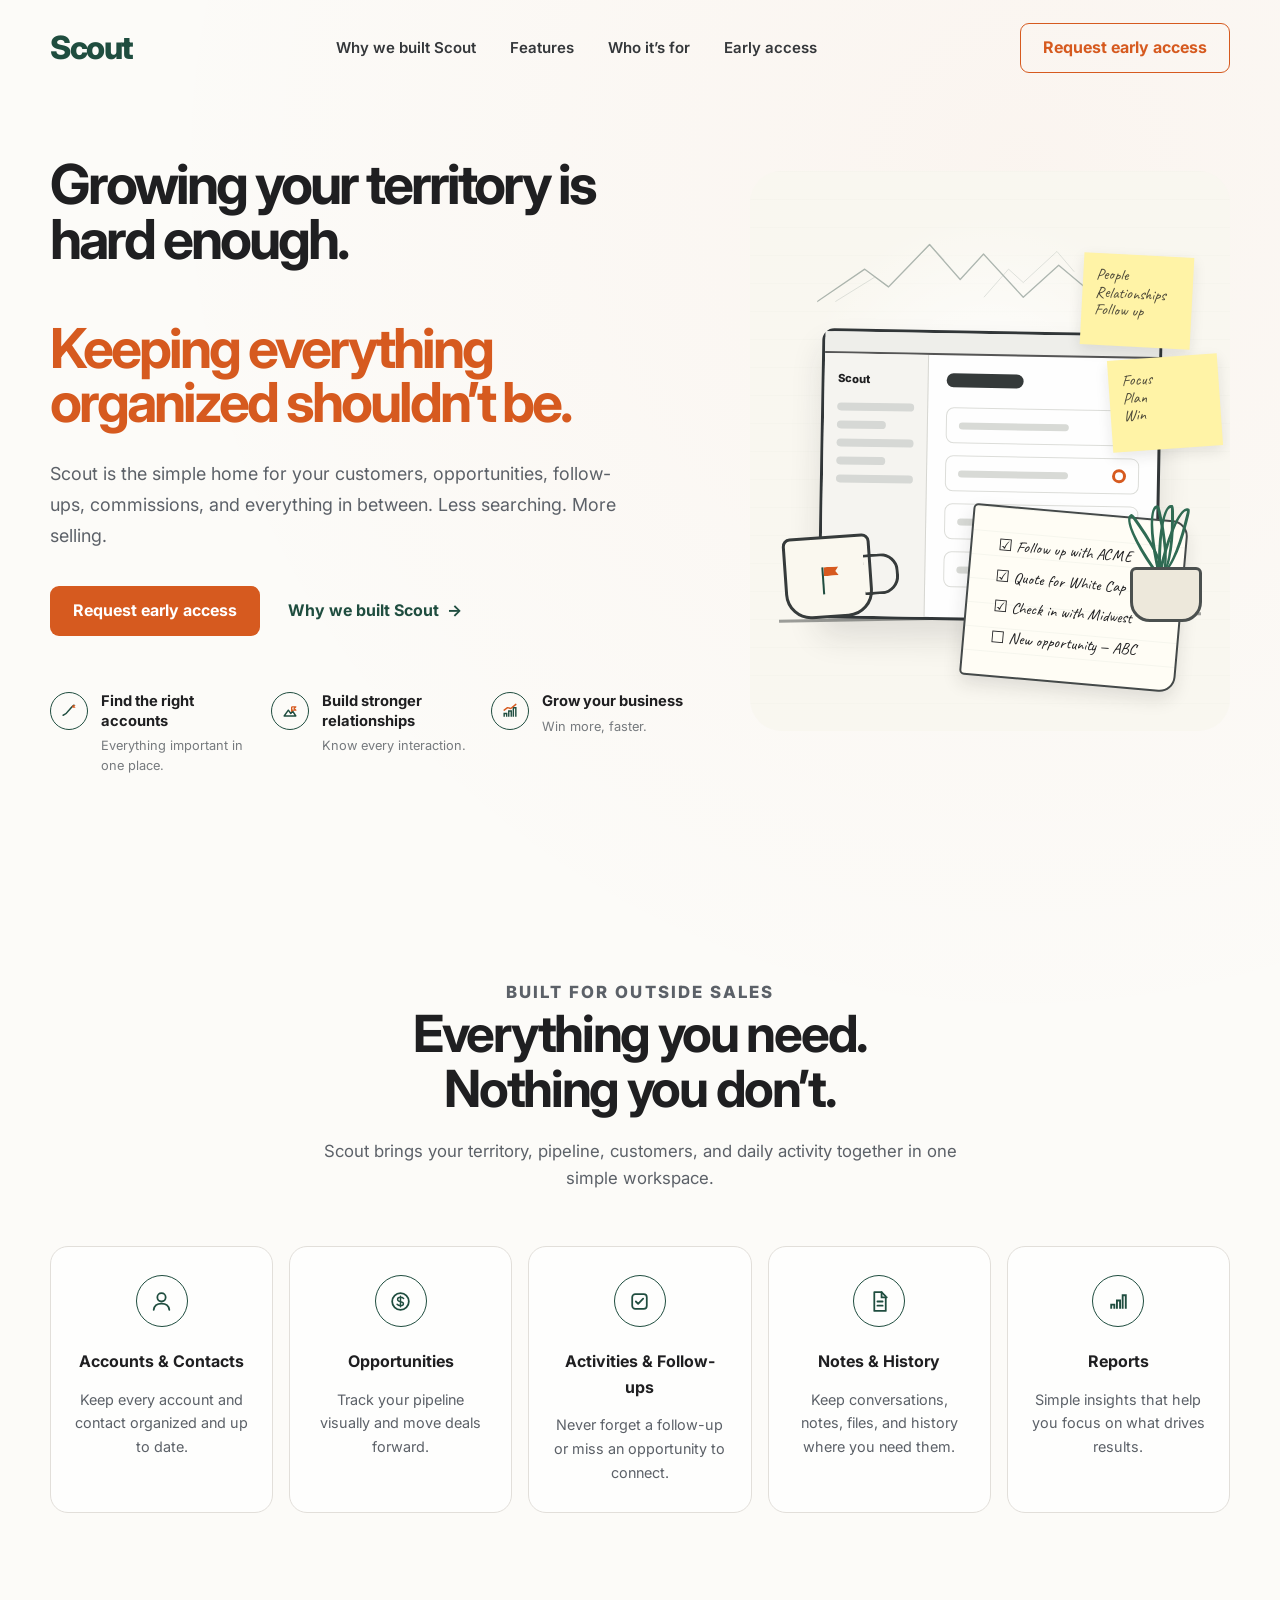
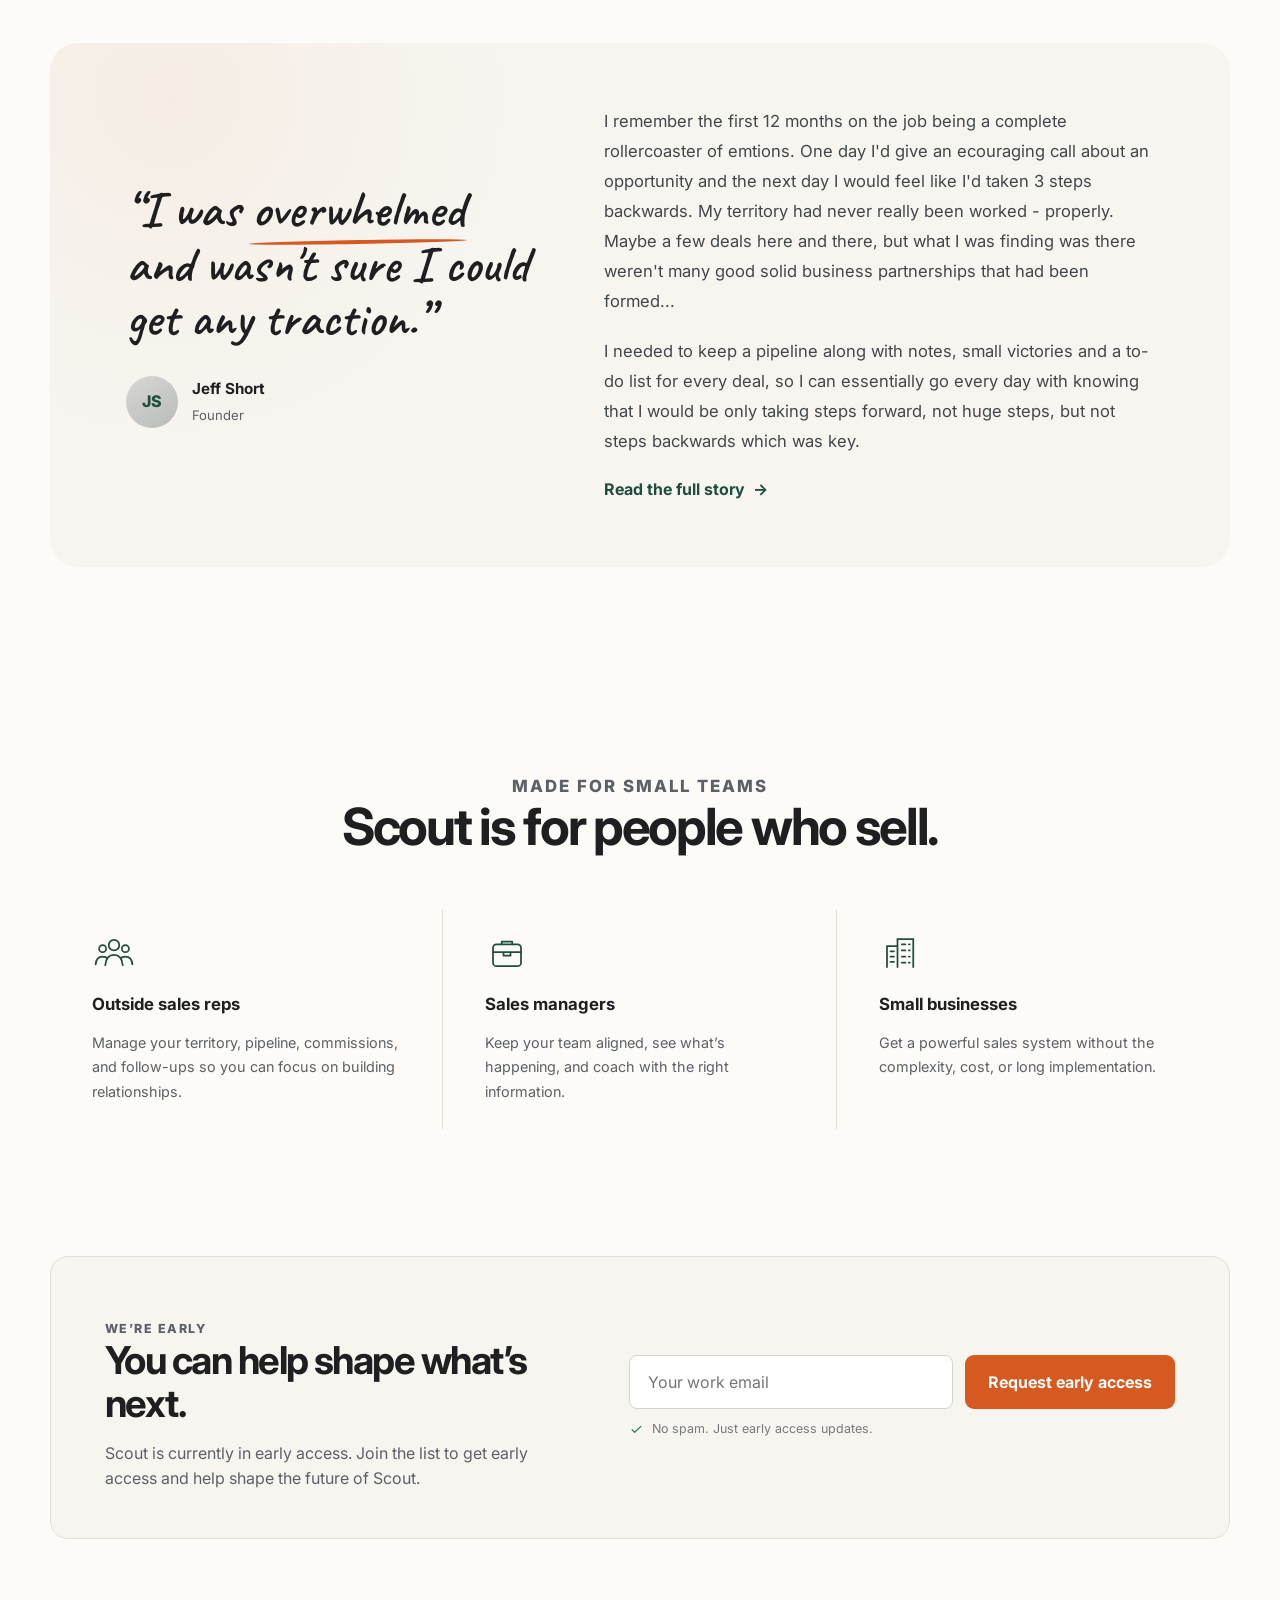
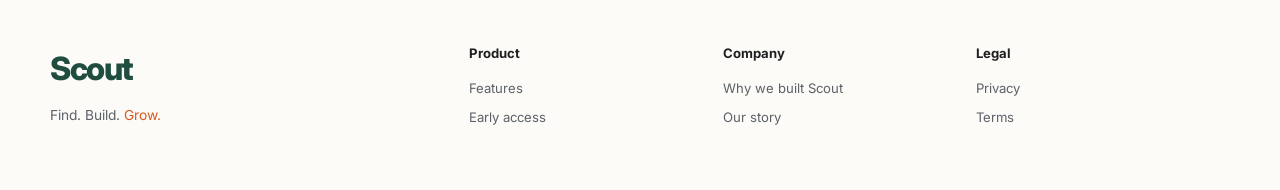
==== index.html @ ce8b4b7e "Update index.html" ====
<!DOCTYPE html>
<html lang="en">
<head>
  <meta charset="UTF-8" />
  <meta name="viewport" content="width=device-width, initial-scale=1.0" />

  <title>Scout — Find. Build. Grow.</title>

  <meta
    name="description"
    content="Scout helps outside sales reps organize customers, opportunities, follow-ups, commissions, and territory activity in one simple workspace."
  />

  <link rel="preconnect" href="https://fonts.googleapis.com" />
  <link rel="preconnect" href="https://fonts.gstatic.com" crossorigin />

  <link
    href="https://fonts.googleapis.com/css2?family=Caveat:wght@500;600;700&family=Inter:wght@400;500;600;700;800&display=swap"
    rel="stylesheet"
  />

  <style>
    :root {
      --scout-green: #1f4d3f;
      --pine-green: #2f6b53;
      --scout-orange: #d65a1f;
      --scout-orange-dark: #bd4814;

      --sand: #f7f5f0;
      --warm-white: #fcfbf8;
      --white: #ffffff;
      --stone: #e2dfda;

      --charcoal: #1f1f21;
      --graphite: #5c6168;
      --muted: #767a7e;

      --success: #2e7d5a;

      --radius-sm: 10px;
      --radius-md: 18px;
      --radius-lg: 28px;

      --shadow-soft:
        0 18px 50px rgba(31, 31, 33, 0.06),
        0 2px 10px rgba(31, 31, 33, 0.04);

      --container: 1180px;
    }

    * {
      box-sizing: border-box;
    }

    html {
      scroll-behavior: smooth;
    }

    body {
      margin: 0;
      background:
        radial-gradient(
          circle at 80% 5%,
          rgba(214, 90, 31, 0.04),
          transparent 26%
        ),
        var(--warm-white);
      color: var(--charcoal);
      font-family: "Inter", Arial, sans-serif;
      line-height: 1.6;
    }

    img {
      display: block;
      max-width: 100%;
    }

    a {
      color: inherit;
      text-decoration: none;
    }

    button,
    input {
      font: inherit;
    }

    .container {
      width: min(calc(100% - 40px), var(--container));
      margin: 0 auto;
    }

    .section {
      padding: 92px 0;
    }

    .eyebrow {
      margin: 0 0 12px;
      color: var(--scout-orange);
      font-size: 0.78rem;
      font-weight: 800;
      letter-spacing: 0.12em;
      text-transform: uppercase;
    }

    .section-heading {
      max-width: 720px;
      margin: 0 auto;
      text-align: center;
    }

    .section-heading h2 {
      margin: 0;
      font-size: clamp(2rem, 4vw, 3.35rem);
      line-height: 1.08;
      letter-spacing: -0.045em;
    }

    .section-heading p {
      max-width: 650px;
      margin: 22px auto 0;
      color: var(--graphite);
      font-size: 1.05rem;
    }

    .btn {
      display: inline-flex;
      min-height: 50px;
      align-items: center;
      justify-content: center;
      gap: 9px;
      padding: 0 22px;
      border: 1px solid transparent;
      border-radius: 9px;
      cursor: pointer;
      font-weight: 700;
      transition:
        transform 160ms ease,
        background-color 160ms ease,
        border-color 160ms ease,
        color 160ms ease;
    }

    .btn:hover {
      transform: translateY(-1px);
    }

    .btn-primary {
      background: var(--scout-orange);
      color: var(--white);
    }

    .btn-primary:hover {
      background: var(--scout-orange-dark);
    }

    .btn-secondary {
      border-color: var(--scout-orange);
      background: transparent;
      color: var(--scout-orange);
    }

    .btn-secondary:hover {
      background: rgba(214, 90, 31, 0.06);
    }

    .text-link {
      display: inline-flex;
      align-items: center;
      gap: 8px;
      color: var(--scout-green);
      font-weight: 700;
    }

    .text-link:hover {
      color: var(--scout-orange);
    }

    /* Header */

    .site-header {
      position: relative;
      z-index: 20;
      padding: 22px 0;
    }

    .header-inner {
      display: flex;
      align-items: center;
      justify-content: space-between;
      gap: 28px;
    }

    .logo {
      display: inline-flex;
      align-items: center;
      gap: 11px;
      font-size: 2rem;
      font-weight: 800;
      letter-spacing: -0.045em;
      color: var(--scout-green);
    }

    .logo-mark {
      position: relative;
      display: inline-flex;
      width: 44px;
      height: 44px;
      align-items: center;
      justify-content: center;
      border: 2px solid var(--scout-green);
      border-radius: 50%;
    }

    .logo-mark svg {
      width: 31px;
      height: 31px;
    }

    .main-nav {
      display: flex;
      align-items: center;
      gap: 34px;
      color: #34373a;
      font-size: 0.94rem;
      font-weight: 600;
    }

    .main-nav a {
      transition: color 150ms ease;
    }

    .main-nav a:hover {
      color: var(--scout-orange);
    }

    .mobile-menu-button {
      display: none;
      width: 44px;
      height: 44px;
      align-items: center;
      justify-content: center;
      border: 1px solid var(--stone);
      border-radius: 9px;
      background: var(--white);
      cursor: pointer;
    }

    /* Hero */

    .hero {
      padding: 62px 0 90px;
    }

    .hero-grid {
      display: grid;
      grid-template-columns: minmax(0, 1.4fr) minmax(480px, .6fr);
      align-items: center;
      gap: 58px;
    }

    .hero-copy h1 {
      max-width: 690px;
      margin: 0;
      font-size: clamp(2.5rem, 4.3vw, 4.25rem);
      line-height: 0.99;
      letter-spacing: -0.055em;
    }

    .hero-copy h1 span {
      display: block;
      color: var(--scout-orange);
    }

    .hero-copy > p {
      max-width: 590px;
      margin: 28px 0 0;
      color: var(--graphite);
      font-size: 1.12rem;
      line-height: 1.75;
    }

    .hero-actions {
      display: flex;
      align-items: center;
      gap: 28px;
      margin-top: 34px;
    }

    .hero-points {
      display: grid;
      grid-template-columns: repeat(3, 1fr);
      gap: 20px;
      margin-top: 56px;
    }

    .hero-point {
      display: grid;
      grid-template-columns: 39px 1fr;
      gap: 12px;
      align-items: start;
    }

    .hero-point-icon {
      display: inline-flex;
      width: 38px;
      height: 38px;
      align-items: center;
      justify-content: center;
      border: 1.5px solid var(--scout-green);
      border-radius: 50%;
      color: var(--scout-green);
    }

    .hero-point h3 {
      margin: 0;
      font-size: 0.92rem;
      line-height: 1.35;
    }

    .hero-point p {
      margin: 5px 0 0;
      color: var(--muted);
      font-size: 0.8rem;
      line-height: 1.5;
    }

    .hero-visual {
      position: relative;
      min-height: 590px;
    }

    .sketch-card {
      position: relative;
      overflow: hidden;
      min-height: 560px;
      border-radius: 32px;
      background:
        linear-gradient(rgba(255, 255, 255, 0.2), rgba(255, 255, 255, 0.2)),
        repeating-linear-gradient(
          0deg,
          transparent 0,
          transparent 27px,
          rgba(31, 77, 63, 0.035) 28px
        ),
        #f8f5ec;
    }

    .sketch-card::before {
      position: absolute;
      inset: 0;
      background:
        radial-gradient(
          circle at 50% 42%,
          rgba(255, 255, 255, 0.92),
          transparent 48%
        );
      content: "";
    }

    .mountain-lines {
      position: absolute;
      top: 42px;
      left: 50%;
      width: 72%;
      transform: translateX(-50%);
      opacity: 0.38;
    }

    .monitor {
      position: absolute;
      top: 160px;
      left: 50%;
      z-index: 2;
      width: 58%;
      min-width: 340px;
      transform: translateX(-50%) rotate(1deg);
      border: 3px solid #313638;
      border-radius: 12px;
      background: #fefefe;
      box-shadow: 0 18px 32px rgba(31, 31, 33, 0.12);
    }

    .monitor-top {
      height: 22px;
      border-bottom: 2px solid #555;
      background: #eeeeea;
    }

    .monitor-screen {
      display: grid;
      grid-template-columns: 31% 1fr;
      min-height: 220px;
    }

    .monitor-sidebar {
      border-right: 1px solid #d6d6d1;
      padding: 17px 13px;
      background: #f5f4f0;
    }

    .screen-logo {
      margin-bottom: 14px;
      font-size: 0.7rem;
      font-weight: 800;
    }

    .screen-line {
      height: 8px;
      margin: 10px 0;
      border-radius: 20px;
      background: #d6d8d5;
    }

    .screen-line.short {
      width: 64%;
    }

    .monitor-content {
      padding: 18px;
    }

    .monitor-title {
      width: 40%;
      height: 14px;
      margin-bottom: 20px;
      border-radius: 12px;
      background: #353a3a;
    }

    .mini-card {
      display: grid;
      grid-template-columns: 1fr 46px;
      align-items: center;
      gap: 12px;
      margin-bottom: 12px;
      padding: 10px 12px;
      border: 1px solid #dcddd9;
      border-radius: 8px;
    }

    .mini-card-line {
      height: 7px;
      border-radius: 12px;
      background: #d8dad6;
    }

    .mini-card-dot {
      width: 14px;
      height: 14px;
      justify-self: end;
      border: 3px solid var(--scout-orange);
      border-radius: 50%;
    }

    .desk-line {
      position: absolute;
      right: 6%;
      bottom: 112px;
      left: 6%;
      height: 3px;
      background: rgba(42, 47, 47, 0.45);
      transform: rotate(-1deg);
    }

    .notebook {
      position: absolute;
      right: 10%;
      bottom: 47px;
      z-index: 3;
      width: 45%;
      min-height: 160px;
      padding: 26px 26px 20px;
      border: 2px solid #444949;
      border-radius: 5px 16px 16px 5px;
      background:
        repeating-linear-gradient(
          0deg,
          transparent 0,
          transparent 23px,
          rgba(39, 79, 62, 0.09) 24px
        ),
        #fffdf5;
      transform: rotate(5deg);
      box-shadow: 0 8px 18px rgba(31, 31, 33, 0.12);
      font-family: "Caveat", cursive;
    }

    .notebook p {
      margin: 0 0 5px;
      font-size: 1rem;
    }

    .coffee {
      position: absolute;
      bottom: 113px;
      left: 7%;
      z-index: 4;
      width: 88px;
      height: 82px;
      border: 3px solid #363b3b;
      border-radius: 8px 8px 26px 26px;
      background: #faf8ef;
      transform: rotate(-4deg);
    }

    .coffee::after {
      position: absolute;
      top: 18px;
      right: -30px;
      width: 32px;
      height: 35px;
      border: 3px solid #363b3b;
      border-left: 0;
      border-radius: 0 18px 18px 0;
      content: "";
    }

    .coffee-flag {
      position: absolute;
      top: 28px;
      left: 35px;
      width: 20px;
      height: 27px;
      border-left: 2px solid var(--scout-green);
    }

    .coffee-flag::before {
      position: absolute;
      top: 0;
      left: 0;
      width: 15px;
      height: 9px;
      background: var(--scout-orange);
      content: "";
      clip-path: polygon(0 0, 100% 0, 78% 50%, 100% 100%, 0 100%);
    }

    .plant {
      position: absolute;
      right: 3%;
      bottom: 109px;
      z-index: 4;
      width: 106px;
      height: 120px;
    }

    .plant-pot {
      position: absolute;
      right: 14px;
      bottom: 0;
      width: 72px;
      height: 55px;
      border: 3px solid #4b504f;
      border-radius: 6px 6px 20px 20px;
      background: #ede8db;
    }

    .leaf {
      position: absolute;
      bottom: 47px;
      left: 48px;
      width: 16px;
      height: 70px;
      border: 3px solid var(--pine-green);
      border-radius: 80% 10% 80% 10%;
      transform-origin: bottom;
    }

    .leaf:nth-child(2) {
      transform: rotate(-35deg);
    }

    .leaf:nth-child(3) {
      transform: rotate(-12deg);
    }

    .leaf:nth-child(4) {
      transform: rotate(14deg);
    }

    .leaf:nth-child(5) {
      transform: rotate(39deg);
    }

    .sticky-note {
      position: absolute;
      z-index: 6;
      width: 110px;
      min-height: 92px;
      padding: 13px;
      background: #fff3a6;
      box-shadow: 0 5px 14px rgba(31, 31, 33, 0.1);
      color: #4e4a39;
      font-family: "Caveat", cursive;
      font-size: 1rem;
      line-height: 1.1;
    }

    .sticky-one {
      top: 84px;
      right: 8%;
      transform: rotate(3deg);
    }

    .sticky-two {
      top: 186px;
      right: 2%;
      transform: rotate(-4deg);
    }

    /* Features */

    .features-grid {
      display: grid;
      grid-template-columns: repeat(5, 1fr);
      gap: 16px;
      margin-top: 54px;
    }

    .feature-card {
      min-height: 245px;
      padding: 28px 22px;
      border: 1px solid var(--stone);
      border-radius: var(--radius-md);
      background: rgba(255, 255, 255, 0.7);
      text-align: center;
      transition:
        transform 170ms ease,
        border-color 170ms ease,
        background-color 170ms ease;
    }

    .feature-card:hover {
      border-color: rgba(214, 90, 31, 0.35);
      background: var(--white);
      transform: translateY(-4px);
    }

    .feature-icon {
      display: inline-flex;
      width: 52px;
      height: 52px;
      align-items: center;
      justify-content: center;
      margin-bottom: 22px;
      border: 1.5px solid var(--scout-green);
      border-radius: 50%;
      color: var(--scout-green);
    }

    .feature-card h3 {
      margin: 0;
      font-size: 1rem;
    }

    .feature-card p {
      margin: 13px 0 0;
      color: var(--graphite);
      font-size: 0.9rem;
      line-height: 1.65;
    }

    /* Founder */

    .founder-section {
      padding-top: 38px;
    }

    .founder-card {
      display: grid;
      grid-template-columns: 0.85fr 1.15fr;
      gap: 72px;
      align-items: center;
      padding: 64px 76px;
      border-radius: var(--radius-lg);
      background:
        radial-gradient(
          circle at 10% 10%,
          rgba(214, 90, 31, 0.05),
          transparent 30%
        ),
        var(--sand);
    }

    .founder-quote {
      position: relative;
    }

    .founder-quote blockquote {
      margin: 0;
      font-family: "Caveat", cursive;
      font-size: clamp(2.1rem, 4vw, 3.5rem);
      font-weight: 600;
      line-height: 1.07;
    }

    .hand-underline {
      position: relative;
      display: inline-block;
    }

    .hand-underline::after {
      position: absolute;
      right: -3px;
      bottom: -7px;
      left: -3px;
      height: 4px;
      border-radius: 50%;
      background: var(--scout-orange);
      content: "";
      transform: rotate(-1deg);
    }

    .founder-info {
      display: flex;
      align-items: center;
      gap: 14px;
      margin-top: 30px;
    }

    .founder-photo {
      display: inline-flex;
      width: 52px;
      height: 52px;
      align-items: center;
      justify-content: center;
      overflow: hidden;
      border-radius: 50%;
      background: linear-gradient(145deg, #d8d8d5, #b8bbb8);
      color: var(--scout-green);
      font-weight: 800;
    }

    .founder-info strong {
      display: block;
      font-size: 0.95rem;
    }

    .founder-info span {
      color: var(--graphite);
      font-size: 0.82rem;
    }

    .founder-story p {
      margin: 0 0 20px;
      color: #42474a;
      font-size: 1.04rem;
      line-height: 1.8;
    }

    /* Audience */

    .audience-grid {
      display: grid;
      grid-template-columns: repeat(3, 1fr);
      gap: 0;
      margin-top: 54px;
    }

    .audience-item {
      min-height: 220px;
      padding: 22px 42px;
      border-right: 1px solid var(--stone);
    }

    .audience-item:last-child {
      border-right: 0;
    }

    .audience-icon {
      display: inline-flex;
      width: 44px;
      height: 44px;
      align-items: center;
      justify-content: center;
      margin-bottom: 16px;
      color: var(--scout-green);
    }

    .audience-item h3 {
      margin: 0;
      font-size: 1.05rem;
    }

    .audience-item p {
      margin: 13px 0 0;
      color: var(--graphite);
      font-size: 0.9rem;
      line-height: 1.7;
    }

    /* CTA */

    .cta-section {
      padding-top: 35px;
      padding-bottom: 62px;
    }

    .cta-card {
      display: grid;
      grid-template-columns: 1fr 1.15fr;
      gap: 50px;
      align-items: center;
      padding: 46px 54px;
      border: 1px solid var(--stone);
      border-radius: var(--radius-md);
      background: var(--sand);
    }

    .cta-copy h2 {
      max-width: 450px;
      margin: 0;
      font-size: clamp(1.7rem, 3vw, 2.7rem);
      line-height: 1.12;
      letter-spacing: -0.04em;
    }

    .cta-copy p {
      max-width: 510px;
      margin: 16px 0 0;
      color: var(--graphite);
    }

    .early-access-form {
      display: grid;
      grid-template-columns: 1fr auto;
      gap: 12px;
    }

    .early-access-form input {
      width: 100%;
      min-height: 54px;
      padding: 0 18px;
      border: 1px solid #d6d4cf;
      border-radius: 8px;
      background: var(--white);
      outline: none;
    }

    .early-access-form input:focus {
      border-color: var(--scout-orange);
      box-shadow: 0 0 0 3px rgba(214, 90, 31, 0.11);
    }

    .form-note {
      display: flex;
      align-items: center;
      gap: 8px;
      margin-top: 10px;
      color: var(--muted);
      font-size: 0.78rem;
    }

    .form-note svg {
      color: var(--success);
    }

    /* Footer */

    .site-footer {
      padding: 42px 0 54px;
    }

    .footer-grid {
      display: grid;
      grid-template-columns: 1.8fr repeat(3, 1fr) auto;
      gap: 46px;
      align-items: start;
    }

    .footer-brand p {
      margin: 10px 0 0;
      color: var(--graphite);
      font-size: 0.86rem;
    }

    .footer-brand p span {
      color: var(--scout-orange);
    }

    .footer-column h3 {
      margin: 0 0 14px;
      font-size: 0.82rem;
    }

    .footer-column a {
      display: block;
      margin: 8px 0;
      color: var(--graphite);
      font-size: 0.82rem;
    }

    .footer-column a:hover {
      color: var(--scout-orange);
    }

    .social-links {
      display: flex;
      gap: 14px;
      align-items: center;
      padding-top: 6px;
    }

    .social-link {
      display: inline-flex;
      width: 38px;
      height: 38px;
      align-items: center;
      justify-content: center;
      border: 1px solid var(--stone);
      border-radius: 50%;
      background: var(--white);
    }

    .social-link:hover {
      border-color: var(--scout-orange);
      color: var(--scout-orange);
    }

    /* Mobile nav */

    .mobile-nav {
      display: none;
      padding: 10px 0 20px;
    }

    .mobile-nav.open {
      display: grid;
      gap: 7px;
    }

    .mobile-nav a {
      padding: 12px 0;
      border-bottom: 1px solid var(--stone);
      font-weight: 600;
    }

    /* Responsive */

    @media (max-width: 1020px) {
      .main-nav {
        display: none;
      }

      .header-inner > .btn {
        display: none;
      }

      .mobile-menu-button {
        display: inline-flex;
      }

      .hero-grid {
        grid-template-columns: 1fr;
      }

      .hero-copy {
        text-align: center;
      }

      .hero-copy h1,
      .hero-copy > p {
        margin-right: auto;
        margin-left: auto;
      }

      .hero-actions {
        justify-content: center;
      }

      .hero-point {
        text-align: left;
      }

      .hero-visual {
        min-height: 570px;
      }

      .features-grid {
        grid-template-columns: repeat(3, 1fr);
      }

      .founder-card {
        gap: 44px;
        padding: 54px 42px;
      }

      .footer-grid {
        grid-template-columns: 1.5fr repeat(3, 1fr);
      }

      .social-links {
        grid-column: 1 / -1;
      }
    }

    @media (max-width: 760px) {
      .container {
        width: min(calc(100% - 28px), var(--container));
      }

      .section {
        padding: 70px 0;
      }

      .hero {
        padding-top: 38px;
      }

      .hero-copy h1 {
        font-size: clamp(2.65rem, 12vw, 4.5rem);
      }

      .hero-actions {
        flex-direction: column;
        gap: 18px;
      }

      .hero-actions .btn {
        width: 100%;
      }

      .hero-points {
        grid-template-columns: 1fr;
      }

      .hero-visual {
        min-height: 480px;
      }

      .sketch-card {
        min-height: 470px;
      }

      .monitor {
        top: 135px;
        width: 72%;
        min-width: 0;
      }

      .monitor-screen {
        min-height: 185px;
      }

      .sticky-note {
        width: 84px;
        min-height: 72px;
        padding: 9px;
        font-size: 0.82rem;
      }

      .sticky-one {
        top: 60px;
        right: 4%;
      }

      .sticky-two {
        top: 143px;
        right: 0;
      }

      .notebook {
        right: 4%;
        bottom: 45px;
        width: 54%;
        min-height: 126px;
        padding: 18px;
      }

      .coffee {
        bottom: 86px;
        left: 4%;
        transform: scale(0.78) rotate(-4deg);
      }

      .plant {
        display: none;
      }

      .features-grid {
        grid-template-columns: 1fr;
      }

      .feature-card {
        min-height: 0;
      }

      .founder-card {
        grid-template-columns: 1fr;
        padding: 40px 26px;
      }

      .audience-grid {
        grid-template-columns: 1fr;
      }

      .audience-item {
        min-height: 0;
        padding: 28px 12px;
        border-right: 0;
        border-bottom: 1px solid var(--stone);
      }

      .audience-item:last-child {
        border-bottom: 0;
      }

      .cta-card {
        grid-template-columns: 1fr;
        padding: 34px 24px;
      }

      .early-access-form {
        grid-template-columns: 1fr;
      }

      .early-access-form .btn {
        width: 100%;
      }

      .footer-grid {
        grid-template-columns: repeat(2, 1fr);
      }

      .footer-brand {
        grid-column: 1 / -1;
      }
    }

    @media (max-width: 480px) {
      .logo {
        font-size: 1.65rem;
      }

      .logo-mark {
        width: 39px;
        height: 39px;
      }

      .footer-grid {
        grid-template-columns: 1fr;
      }

      .social-links {
        grid-column: auto;
      }
    }
  </style>
</head>

<body>
  <header class="site-header">
    <div class="container">
      <div class="header-inner">
        <a class="logo" href="#top" aria-label="Scout homepage">
          Scout
        </a>

        <nav class="main-nav" aria-label="Primary navigation">
          <a href="#story">Why we built Scout</a>
          <a href="#features">Features</a>
          <a href="#audience">Who it’s for</a>
          <a href="#early-access">Early access</a>
        </nav>

        <a class="btn btn-secondary" href="#early-access">
          Request early access
        </a>

        <button
          class="mobile-menu-button"
          id="mobileMenuButton"
          type="button"
          aria-label="Open navigation"
          aria-expanded="false"
        >
          <svg
            width="22"
            height="22"
            viewBox="0 0 24 24"
            fill="none"
            aria-hidden="true"
          >
            <path
              d="M4 7h16M4 12h16M4 17h16"
              stroke="currentColor"
              stroke-width="2"
              stroke-linecap="round"
            />
          </svg>
        </button>
      </div>

      <nav class="mobile-nav" id="mobileNav" aria-label="Mobile navigation">
        <a href="#story">Why we built Scout</a>
        <a href="#features">Features</a>
        <a href="#audience">Who it’s for</a>
        <a href="#early-access">Early access</a>
      </nav>
    </div>
  </header>

  <main id="top">
    <section class="hero">
      <div class="container">
        <div class="hero-grid">
          <div class="hero-copy">
            <h1>
              Growing your territory is hard enough.<br><br>
              <span>Keeping everything organized shouldn’t be.</span>
            </h1>

            <p>
              Scout is the simple home for your customers, opportunities,
              follow-ups, commissions, and everything in between. Less
              searching. More selling.
            </p>

            <div class="hero-actions">
              <a class="btn btn-primary" href="#early-access">
                Request early access
              </a>

              <a class="text-link" href="#story">
                Why we built Scout
                <span aria-hidden="true">→</span>
              </a>
            </div>

            <div class="hero-points">
              <article class="hero-point">
                <span class="hero-point-icon">
                  <svg
                    width="20"
                    height="20"
                    viewBox="0 0 24 24"
                    fill="none"
                    aria-hidden="true"
                  >
                    <path
                      d="M5 17c3-1 5-3 7-6 2-2 3-4 6-6"
                      stroke="currentColor"
                      stroke-width="1.8"
                      stroke-linecap="round"
                    />
                    <path
                      d="M16 5h4l-1.5 1.5L20 8h-4z"
                      fill="#d65a1f"
                    />
                  </svg>
                </span>

                <div>
                  <h3>Find the right accounts</h3>
                  <p>Everything important in one place.</p>
                </div>
              </article>

              <article class="hero-point">
                <span class="hero-point-icon">
                  <svg
                    width="20"
                    height="20"
                    viewBox="0 0 24 24"
                    fill="none"
                    aria-hidden="true"
                  >
                    <path
                      d="M5 18l5-7 3 4 2-3 4 6H5z"
                      stroke="currentColor"
                      stroke-width="1.7"
                      stroke-linejoin="round"
                    />
                    <path
                      d="M14 7v6M14 7h5l-2 2 2 2h-5"
                      stroke="#d65a1f"
                      stroke-width="1.6"
                      stroke-linejoin="round"
                    />
                  </svg>
                </span>

                <div>
                  <h3>Build stronger relationships</h3>
                  <p>Know every interaction.</p>
                </div>
              </article>

              <article class="hero-point">
                <span class="hero-point-icon">
                  <svg
                    width="20"
                    height="20"
                    viewBox="0 0 24 24"
                    fill="none"
                    aria-hidden="true"
                  >
                    <path
                      d="M5 19v-4h3v4M10.5 19v-7h3v7M16 19V8h3v11"
                      stroke="currentColor"
                      stroke-width="1.7"
                    />
                    <path
                      d="M5 11l4-3 4 1 6-5"
                      stroke="#d65a1f"
                      stroke-width="1.7"
                      stroke-linecap="round"
                      stroke-linejoin="round"
                    />
                  </svg>
                </span>

                <div>
                  <h3>Grow your business</h3>
                  <p>Win more, faster.</p>
                </div>
              </article>
            </div>
          </div>

          <div class="hero-visual" aria-label="Illustration of Scout workspace">
            <div class="sketch-card">
              <svg
                class="mountain-lines"
                viewBox="0 0 800 240"
                fill="none"
                aria-hidden="true"
              >
                <path
                  d="M0 205L110 130l55 41 95-98 71 81 54-59 92 100 82-74 100 84"
                  stroke="#314b43"
                  stroke-width="3"
                  stroke-linecap="round"
                  stroke-linejoin="round"
                />
                <path
                  d="M42 205l92-57 32 24 95-99 33 36"
                  stroke="#314b43"
                  stroke-width="1.4"
                  opacity=".6"
                />
                <path
                  d="M386 195l57-65 34 31 78-72 40 47"
                  stroke="#314b43"
                  stroke-width="1.4"
                  opacity=".6"
                />
              </svg>

              <div class="sticky-note sticky-one">
                People<br />
                Relationships<br />
                Follow up
              </div>

              <div class="sticky-note sticky-two">
                Focus<br />
                Plan<br />
                Win
              </div>

              <div class="monitor">
                <div class="monitor-top"></div>

                <div class="monitor-screen">
                  <div class="monitor-sidebar">
                    <div class="screen-logo">Scout</div>
                    <div class="screen-line"></div>
                    <div class="screen-line short"></div>
                    <div class="screen-line"></div>
                    <div class="screen-line short"></div>
                    <div class="screen-line"></div>
                  </div>

                  <div class="monitor-content">
                    <div class="monitor-title"></div>

                    <div class="mini-card">
                      <div class="mini-card-line"></div>
                      <div class="mini-card-dot"></div>
                    </div>

                    <div class="mini-card">
                      <div class="mini-card-line"></div>
                      <div class="mini-card-dot"></div>
                    </div>

                    <div class="mini-card">
                      <div class="mini-card-line"></div>
                      <div class="mini-card-dot"></div>
                    </div>

                    <div class="mini-card">
                      <div class="mini-card-line"></div>
                      <div class="mini-card-dot"></div>
                    </div>
                  </div>
                </div>
              </div>

              <div class="desk-line"></div>

              <div class="coffee">
                <span class="coffee-flag"></span>
              </div>

              <div class="notebook">
                <p>☑ Follow up with ACME</p>
                <p>☑ Quote for White Cap</p>
                <p>☑ Check in with Midwest</p>
                <p>☐ New opportunity — ABC</p>
              </div>

              <div class="plant">
                <span class="leaf"></span>
                <span class="leaf"></span>
                <span class="leaf"></span>
                <span class="leaf"></span>
                <span class="plant-pot"></span>
              </div>
            </div>
          </div>
        </div>
      </div>
    </section>

    <section class="section" id="features">
      <div class="container">
        <div class="section-heading">
          <p class="eyebrow">Built for outside sales</p>

          <h2>
            Everything you need.<br />
            Nothing you don’t.
          </h2>

          <p>
            Scout brings your territory, pipeline, customers, and daily activity
            together in one simple workspace.
          </p>
        </div>

        <div class="features-grid">
          <article class="feature-card">
            <span class="feature-icon">
              <svg
                width="25"
                height="25"
                viewBox="0 0 24 24"
                fill="none"
                aria-hidden="true"
              >
                <circle
                  cx="12"
                  cy="8"
                  r="4"
                  stroke="currentColor"
                  stroke-width="1.7"
                />
                <path
                  d="M4.5 20c.5-4 3-6 7.5-6s7 2 7.5 6"
                  stroke="currentColor"
                  stroke-width="1.7"
                  stroke-linecap="round"
                />
              </svg>
            </span>

            <h3>Accounts &amp; Contacts</h3>

            <p>
              Keep every account and contact organized and up to date.
            </p>
          </article>

          <article class="feature-card">
            <span class="feature-icon">
              <svg
                width="25"
                height="25"
                viewBox="0 0 24 24"
                fill="none"
                aria-hidden="true"
              >
                <circle
                  cx="12"
                  cy="12"
                  r="8"
                  stroke="currentColor"
                  stroke-width="1.7"
                />
                <path
                  d="M12 7v10M15 9.2c-.7-.7-1.7-1.2-3-1.2-1.6 0-2.8.8-2.8 2 0 3 5.6 1.4 5.6 4.1 0 1.1-1.1 1.9-2.8 1.9-1.4 0-2.6-.5-3.3-1.3"
                  stroke="currentColor"
                  stroke-width="1.4"
                  stroke-linecap="round"
                />
              </svg>
            </span>

            <h3>Opportunities</h3>

            <p>
              Track your pipeline visually and move deals forward.
            </p>
          </article>

          <article class="feature-card">
            <span class="feature-icon">
              <svg
                width="25"
                height="25"
                viewBox="0 0 24 24"
                fill="none"
                aria-hidden="true"
              >
                <rect
                  x="5"
                  y="5"
                  width="14"
                  height="14"
                  rx="3"
                  stroke="currentColor"
                  stroke-width="1.7"
                />
                <path
                  d="M8.5 12l2.2 2.2 4.8-5"
                  stroke="currentColor"
                  stroke-width="1.7"
                  stroke-linecap="round"
                  stroke-linejoin="round"
                />
              </svg>
            </span>

            <h3>Activities &amp; Follow-ups</h3>

            <p>
              Never forget a follow-up or miss an opportunity to connect.
            </p>
          </article>

          <article class="feature-card">
            <span class="feature-icon">
              <svg
                width="25"
                height="25"
                viewBox="0 0 24 24"
                fill="none"
                aria-hidden="true"
              >
                <path
                  d="M7 3h7l4 4v14H7z"
                  stroke="currentColor"
                  stroke-width="1.7"
                  stroke-linejoin="round"
                />
                <path
                  d="M14 3v5h5M10 12h5M10 16h5"
                  stroke="currentColor"
                  stroke-width="1.7"
                  stroke-linecap="round"
                />
              </svg>
            </span>

            <h3>Notes &amp; History</h3>

            <p>
              Keep conversations, notes, files, and history where you need them.
            </p>
          </article>

          <article class="feature-card">
            <span class="feature-icon">
              <svg
                width="25"
                height="25"
                viewBox="0 0 24 24"
                fill="none"
                aria-hidden="true"
              >
                <path
                  d="M5 19v-4h3v4M10.5 19v-8h3v8M16 19V6h3v13"
                  stroke="currentColor"
                  stroke-width="1.8"
                />
              </svg>
            </span>

            <h3>Reports</h3>

            <p>
              Simple insights that help you focus on what drives results.
            </p>
          </article>
        </div>
      </div>
    </section>

    <section class="section founder-section" id="story">
      <div class="container">
        <div class="founder-card">
          <div class="founder-quote">
            <blockquote>
              “I was <span class="hand-underline">overwhelmed</span> and wasn't sure I could get any traction.”
             
            </blockquote>

            <div class="founder-info">
              <div class="founder-photo">JS</div>

              <div>
                <strong>Jeff Short</strong>
                <span>Founder</span>
              </div>
            </div>
          </div>

          <div class="founder-story">
            <p>
              I remember the first 12 months on the job being a complete rollercoaster of emtions. One day I'd give an ecouraging call about an opportunity and the next day I would feel like I'd taken 3 steps backwards. 
              My territory had never really been worked - properly. Maybe a few deals here and there, but what I was finding was there weren't many good solid business partnerships that had been formed...
            </p>

            <p>
              I needed to keep a pipeline along with notes, small victories and a to-do list for every deal, so I can essentially go every day with knowing that I would be only taking steps forward, not huge steps, but not steps backwards which was key. 
            </p>

            <a class="text-link" href="#early-access">
              Read the full story
              <span aria-hidden="true">→</span>
            </a>
          </div>
        </div>
      </div>
    </section>

    <section class="section" id="audience">
      <div class="container">
        <div class="section-heading">
          <p class="eyebrow">Made for small teams</p>
          <h2>Scout is for people who sell.</h2>
        </div>

        <div class="audience-grid">
          <article class="audience-item">
            <span class="audience-icon">
              <svg
                width="42"
                height="42"
                viewBox="0 0 48 48"
                fill="none"
                aria-hidden="true"
              >
                <circle
                  cx="24"
                  cy="15"
                  r="6"
                  stroke="currentColor"
                  stroke-width="2"
                />
                <circle
                  cx="11"
                  cy="19"
                  r="4"
                  stroke="currentColor"
                  stroke-width="2"
                />
                <circle
                  cx="37"
                  cy="19"
                  r="4"
                  stroke="currentColor"
                  stroke-width="2"
                />
                <path
                  d="M14 38c.7-8 4-12 10-12s9.3 4 10 12M3 37c.4-6 3-9 8-9 2.4 0 4.3.7 5.7 2M45 37c-.4-6-3-9-8-9-2.4 0-4.3.7-5.7 2"
                  stroke="currentColor"
                  stroke-width="2"
                  stroke-linecap="round"
                />
              </svg>
            </span>

            <h3>Outside sales reps</h3>

            <p>
              Manage your territory, pipeline, commissions, and follow-ups so
              you can focus on building relationships.
            </p>
          </article>

          <article class="audience-item">
            <span class="audience-icon">
              <svg
                width="42"
                height="42"
                viewBox="0 0 48 48"
                fill="none"
                aria-hidden="true"
              >
                <rect
                  x="8"
                  y="14"
                  width="32"
                  height="25"
                  rx="4"
                  stroke="currentColor"
                  stroke-width="2"
                />
                <path
                  d="M18 14v-3h12v3M8 23h32M20 23v4h8v-4"
                  stroke="currentColor"
                  stroke-width="2"
                  stroke-linecap="round"
                  stroke-linejoin="round"
                />
              </svg>
            </span>

            <h3>Sales managers</h3>

            <p>
              Keep your team aligned, see what’s happening, and coach with the
              right information.
            </p>
          </article>

          <article class="audience-item">
            <span class="audience-icon">
              <svg
                width="42"
                height="42"
                viewBox="0 0 48 48"
                fill="none"
                aria-hidden="true"
              >
                <path
                  d="M8 40V16h12v24M20 40V8h18v32M12 22h4M12 28h4M12 34h4M25 14h4M33 14h1M25 21h4M33 21h1M25 28h4M33 28h1M25 35h4M33 35h1"
                  stroke="currentColor"
                  stroke-width="2"
                  stroke-linecap="round"
                />
              </svg>
            </span>

            <h3>Small businesses</h3>

            <p>
              Get a powerful sales system without the complexity, cost, or
              long implementation.
            </p>
          </article>
        </div>
      </div>
    </section>

    <section class="cta-section" id="early-access">
      <div class="container">
        <div class="cta-card">
          <div class="cta-copy">
            <p class="eyebrow">We’re early</p>

            <h2>You can help shape what’s next.</h2>

            <p>
              Scout is currently in early access. Join the list to get early
              access and help shape the future of Scout.
            </p>
          </div>

          <div>
            <form
              class="early-access-form"
              action="https://formspree.io/f/YOUR_FORM_ID"
              method="POST"
            >
              <label for="email" style="position:absolute;left:-9999px;">
                Work email
              </label>

              <input
                id="email"
                name="email"
                type="email"
                placeholder="Your work email"
                autocomplete="email"
                required
              />

              <button class="btn btn-primary" type="submit">
                Request early access
              </button>
            </form>

            <div class="form-note">
              <svg
                width="15"
                height="15"
                viewBox="0 0 24 24"
                fill="none"
                aria-hidden="true"
              >
                <path
                  d="M5 12.5l4 4L19 7"
                  stroke="currentColor"
                  stroke-width="2"
                  stroke-linecap="round"
                  stroke-linejoin="round"
                />
              </svg>

              No spam. Just early access updates.
            </div>
          </div>
        </div>
      </div>
    </section>
  </main>

  <footer class="site-footer">
    <div class="container">
      <div class="footer-grid">
        <div class="footer-brand">
          <a class="logo" href="#top">
            Scout
          </a>

          <p>Find. Build. <span>Grow.</span></p>
        </div>

        <div class="footer-column">
          <h3>Product</h3>
          <a href="#features">Features</a>
          <a href="#early-access">Early access</a>
        </div>

        <div class="footer-column">
          <h3>Company</h3>
          <a href="#story">Why we built Scout</a>
          <a href="#story">Our story</a>
        </div>

        <div class="footer-column">
          <h3>Legal</h3>
          <a href="#">Privacy</a>
          <a href="#">Terms</a>
        </div>

       
      </div>
    </div>
  </footer>

  <script>
    const mobileMenuButton = document.getElementById("mobileMenuButton");
    const mobileNav = document.getElementById("mobileNav");

    mobileMenuButton.addEventListener("click", () => {
      const isOpen = mobileNav.classList.toggle("open");
      mobileMenuButton.setAttribute("aria-expanded", String(isOpen));
    });

    mobileNav.querySelectorAll("a").forEach((link) => {
      link.addEventListener("click", () => {
        mobileNav.classList.remove("open");
        mobileMenuButton.setAttribute("aria-expanded", "false");
      });
    });
  </script>
</body>
</html>
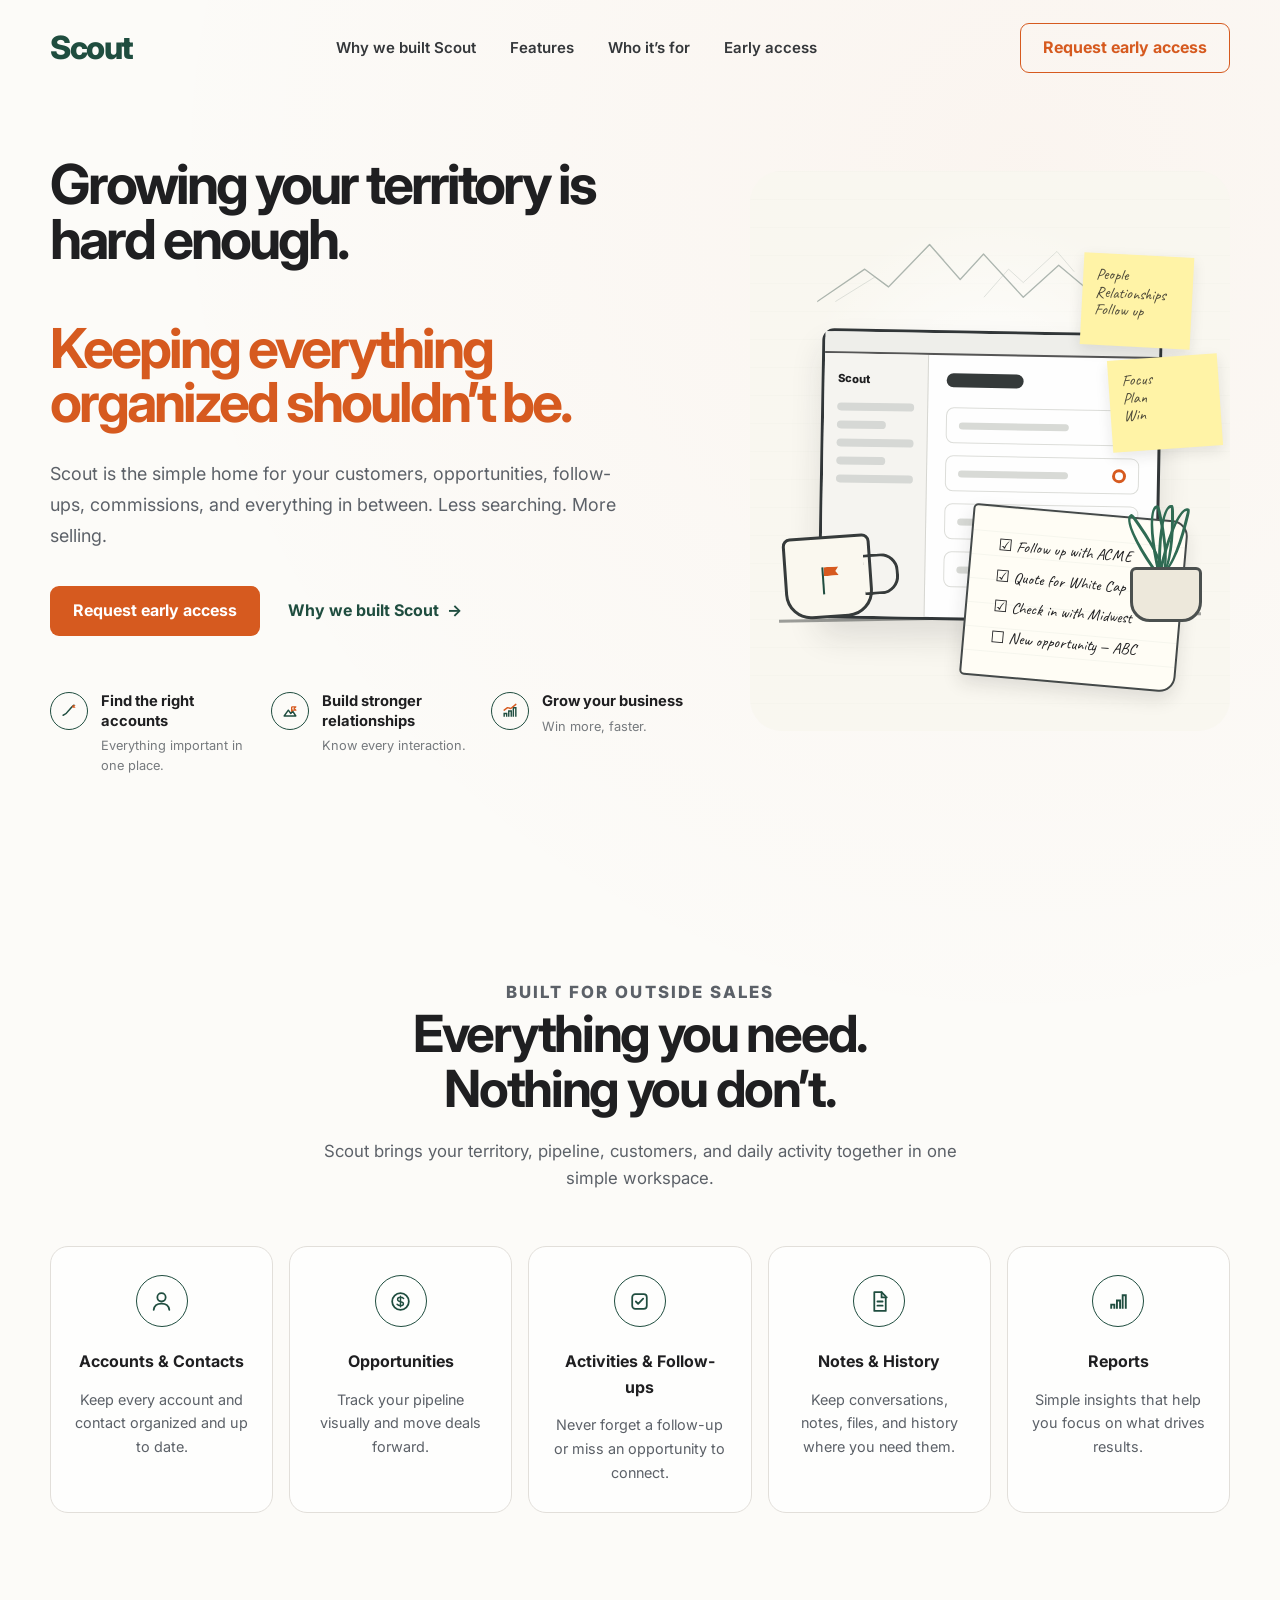
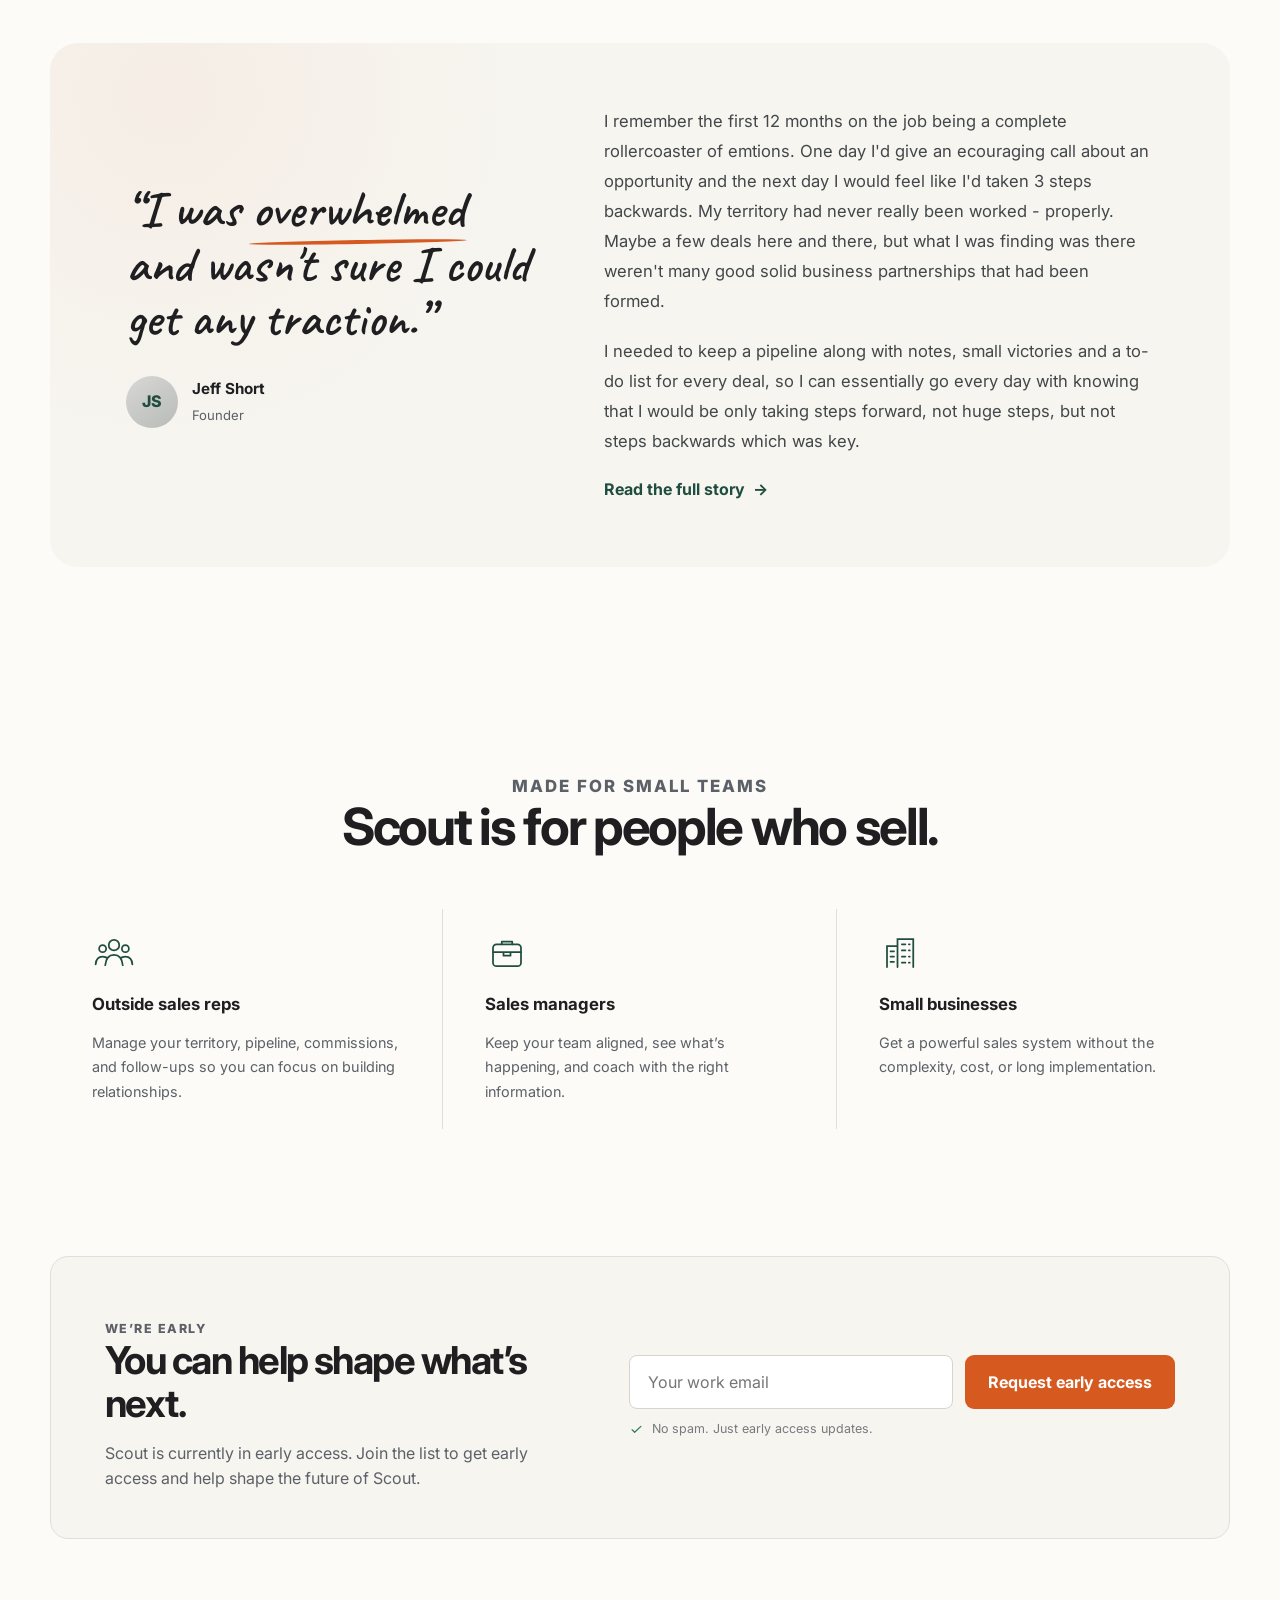
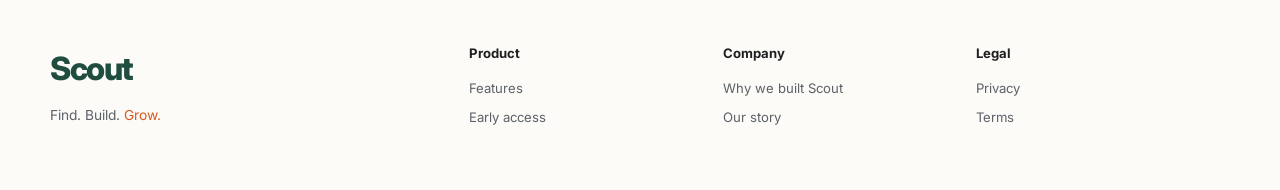
==== commit 2fbd7d00: "Update index.html" ====
--- a/index.html
+++ b/index.html
@@ -1622,7 +1622,7 @@
           <div class="founder-story">
             <p>
               I remember the first 12 months on the job being a complete rollercoaster of emtions. One day I'd give an ecouraging call about an opportunity and the next day I would feel like I'd taken 3 steps backwards. 
-              My territory had never really been worked - properly. Maybe a few deals here and there, but what I was finding was there weren't many good solid business partnerships that had been formed...
+              My territory had never really been worked - properly. Maybe a few deals here and there, but what I was finding was there weren't many good solid business partnerships that had been formed.
             </p>
 
             <p>
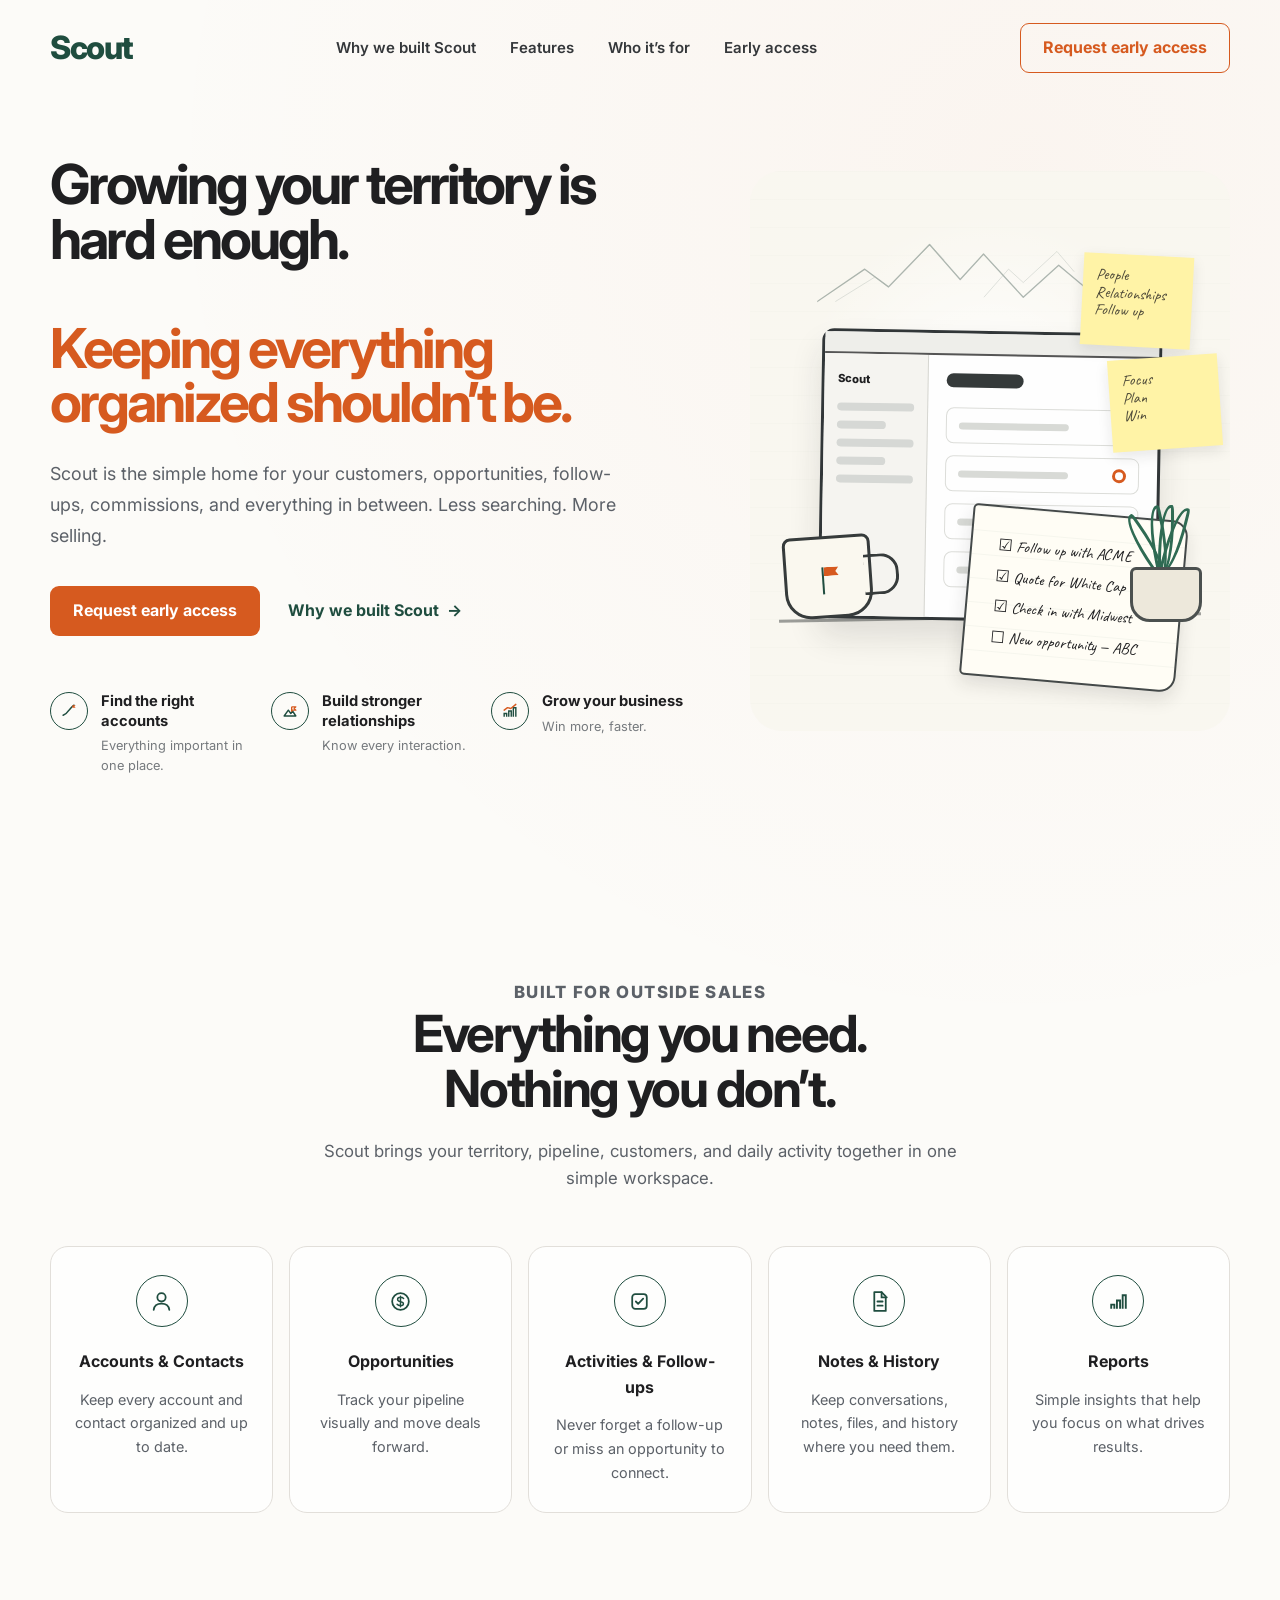
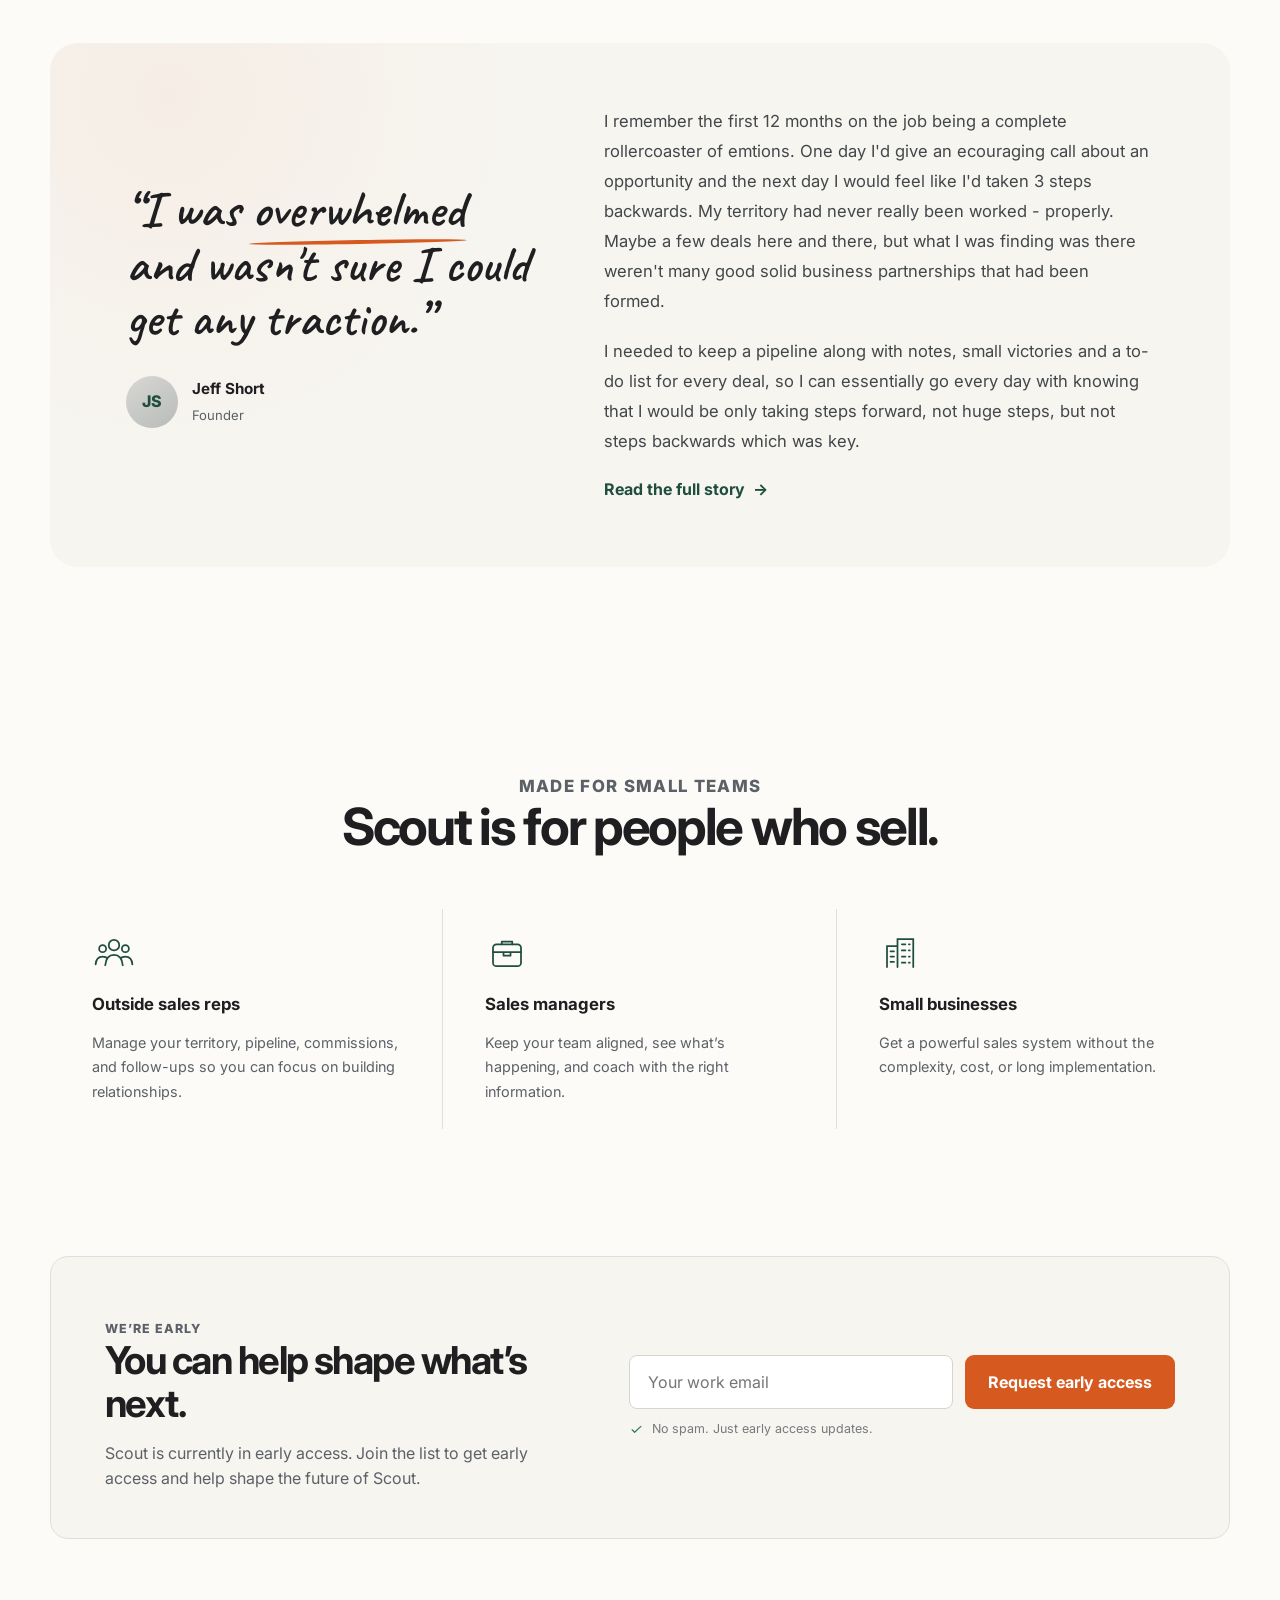
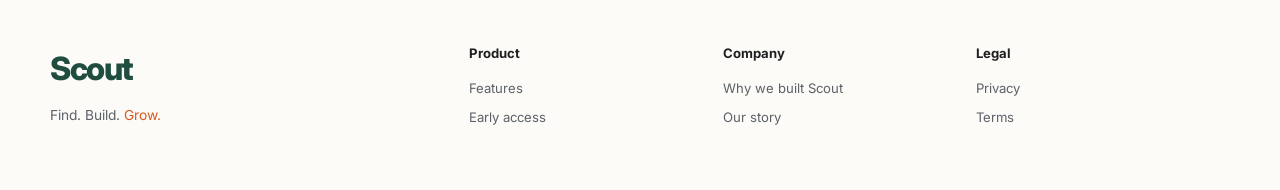
==== commit 042d0a5a: "Update index.html" ====
--- a/index.html
+++ b/index.html
@@ -100,7 +100,7 @@
       color: var(--scout-orange);
       font-size: 0.78rem;
       font-weight: 800;
-      letter-spacing: 0.12em;
+      letter-spacing: 0.08em;
       text-transform: uppercase;
     }
 
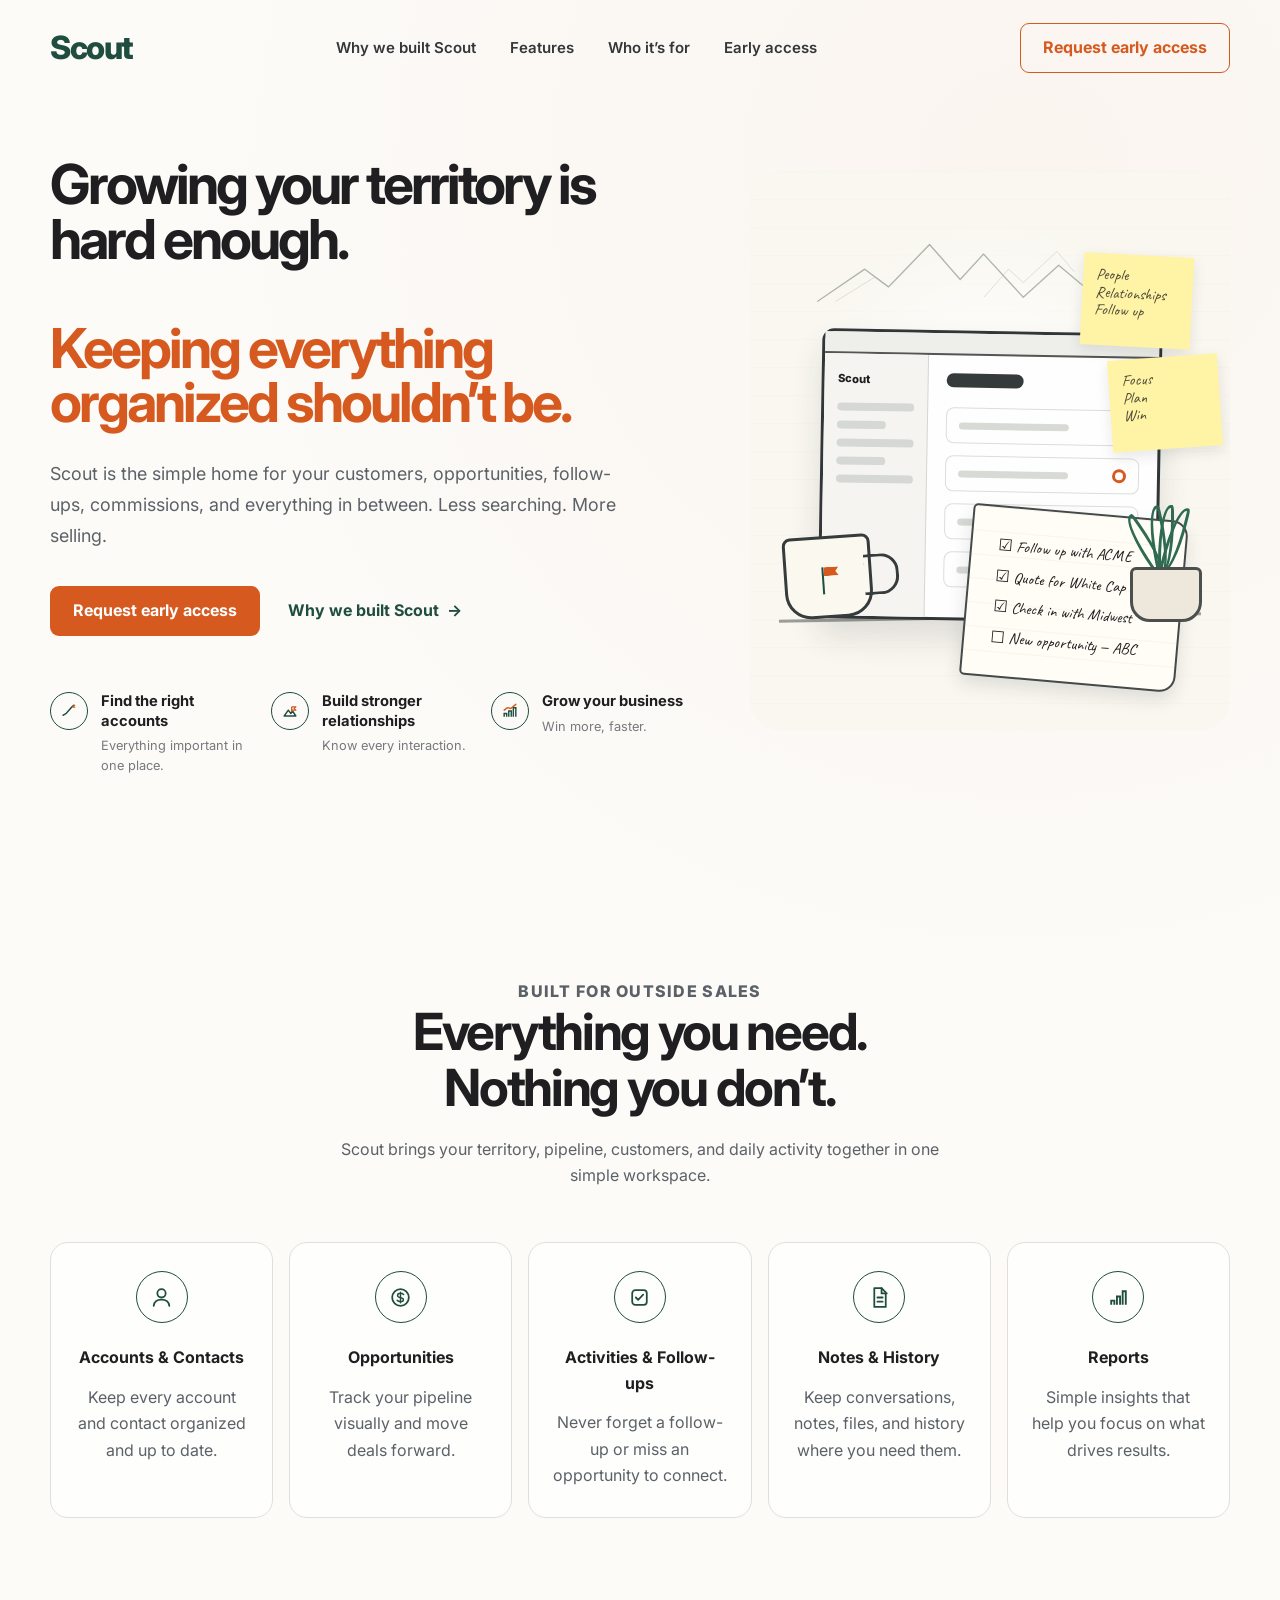
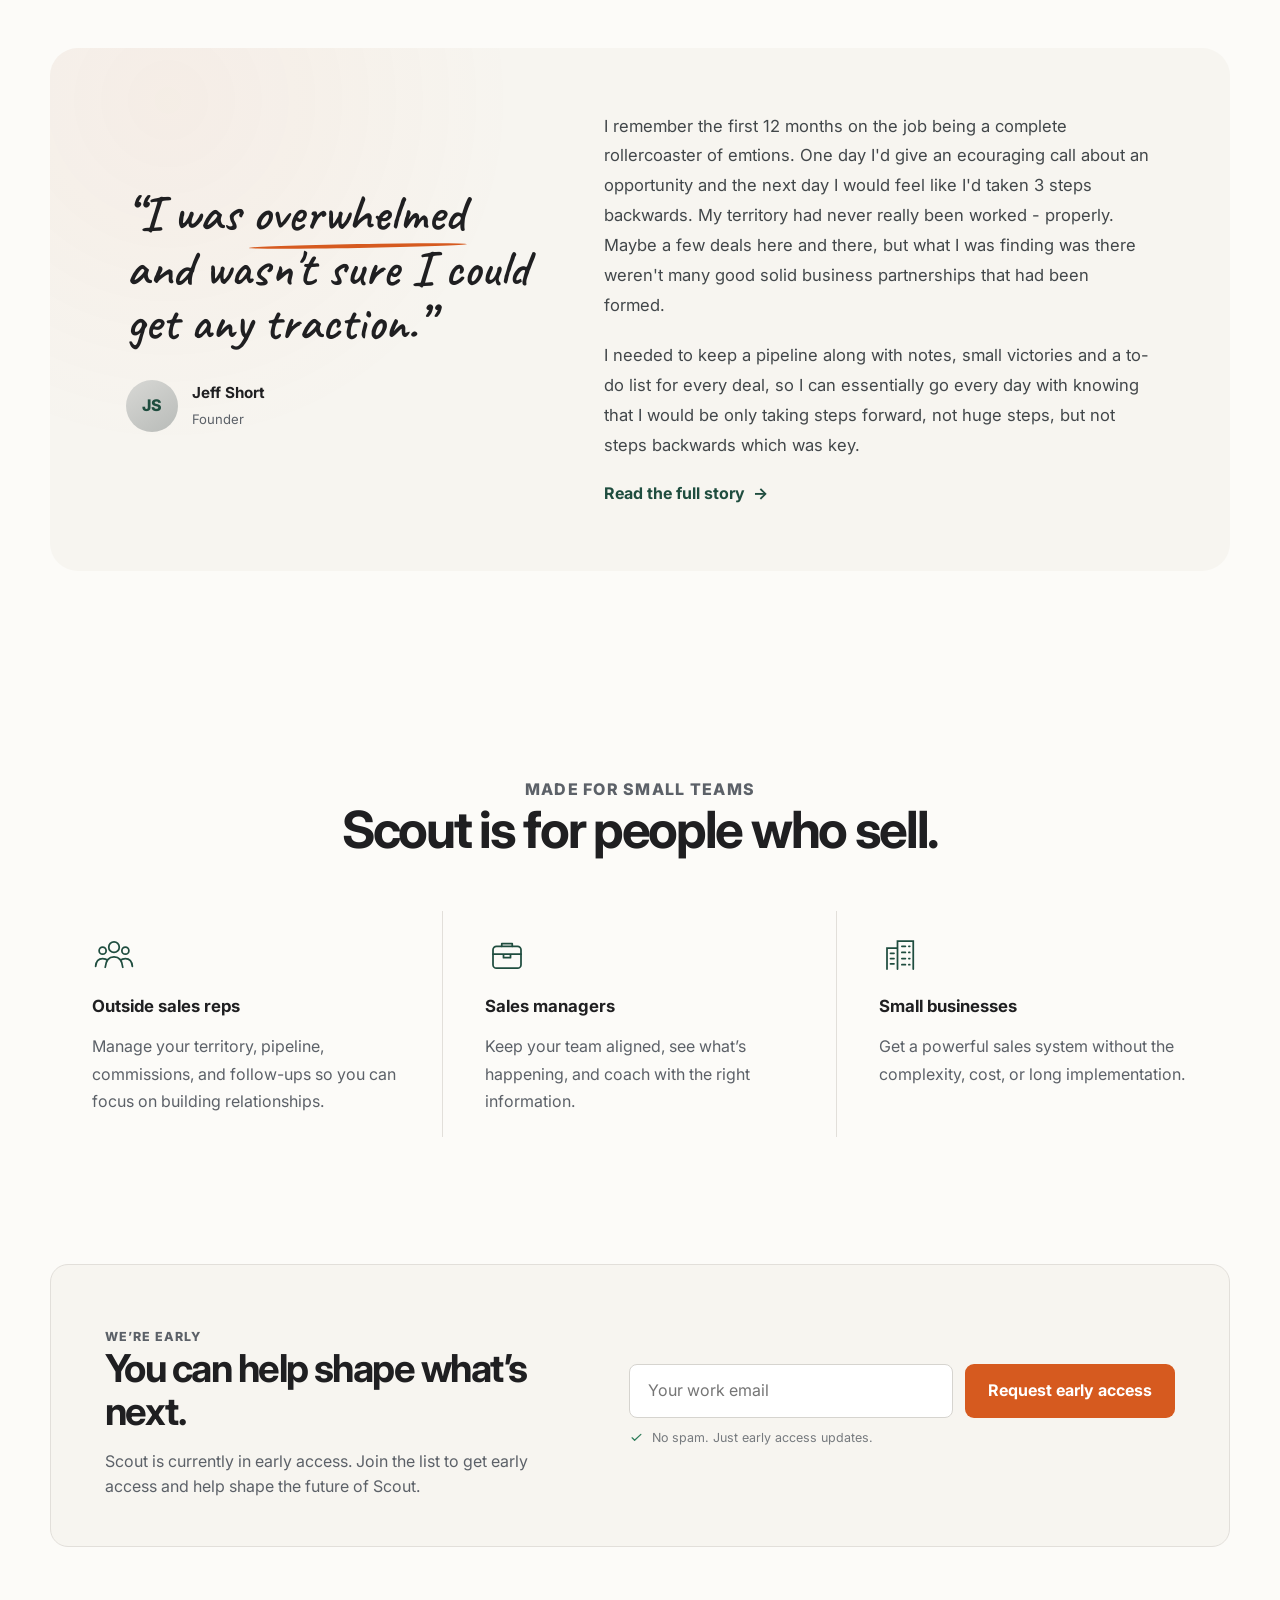
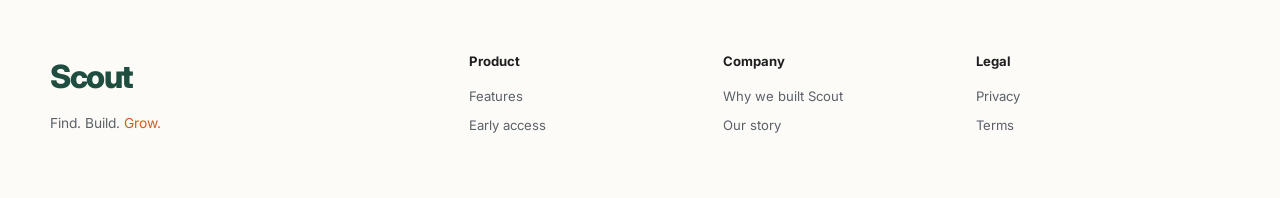
==== commit 6547f858: "Update index.html" ====
--- a/index.html
+++ b/index.html
@@ -121,7 +121,7 @@
       max-width: 650px;
       margin: 22px auto 0;
       color: var(--graphite);
-      font-size: 1.05rem;
+      font-size: 1rem;
     }
 
     .btn {
@@ -658,7 +658,7 @@
     .feature-card p {
       margin: 13px 0 0;
       color: var(--graphite);
-      font-size: 0.9rem;
+      font-size: 1rem;
       line-height: 1.65;
     }
 
@@ -787,7 +787,7 @@
     .audience-item p {
       margin: 13px 0 0;
       color: var(--graphite);
-      font-size: 0.9rem;
+      font-size: 1rem;
       line-height: 1.7;
     }
 
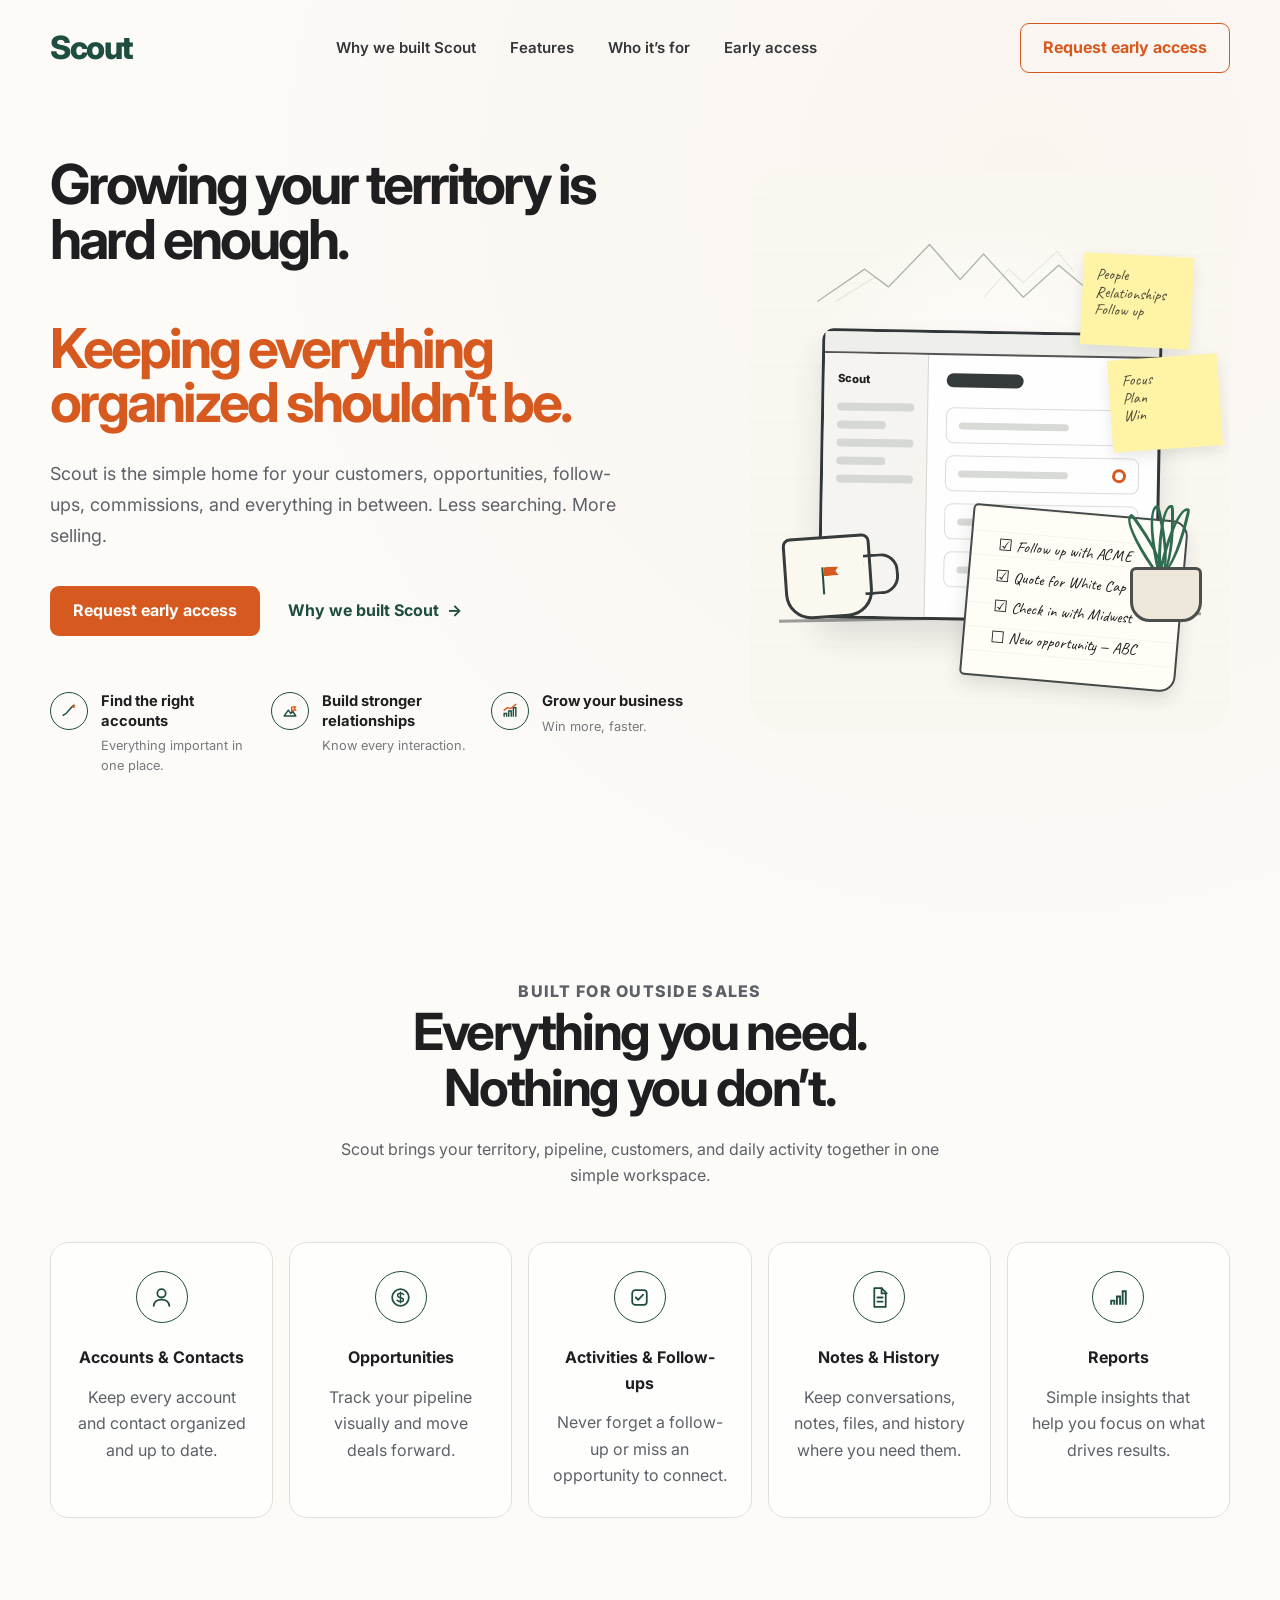
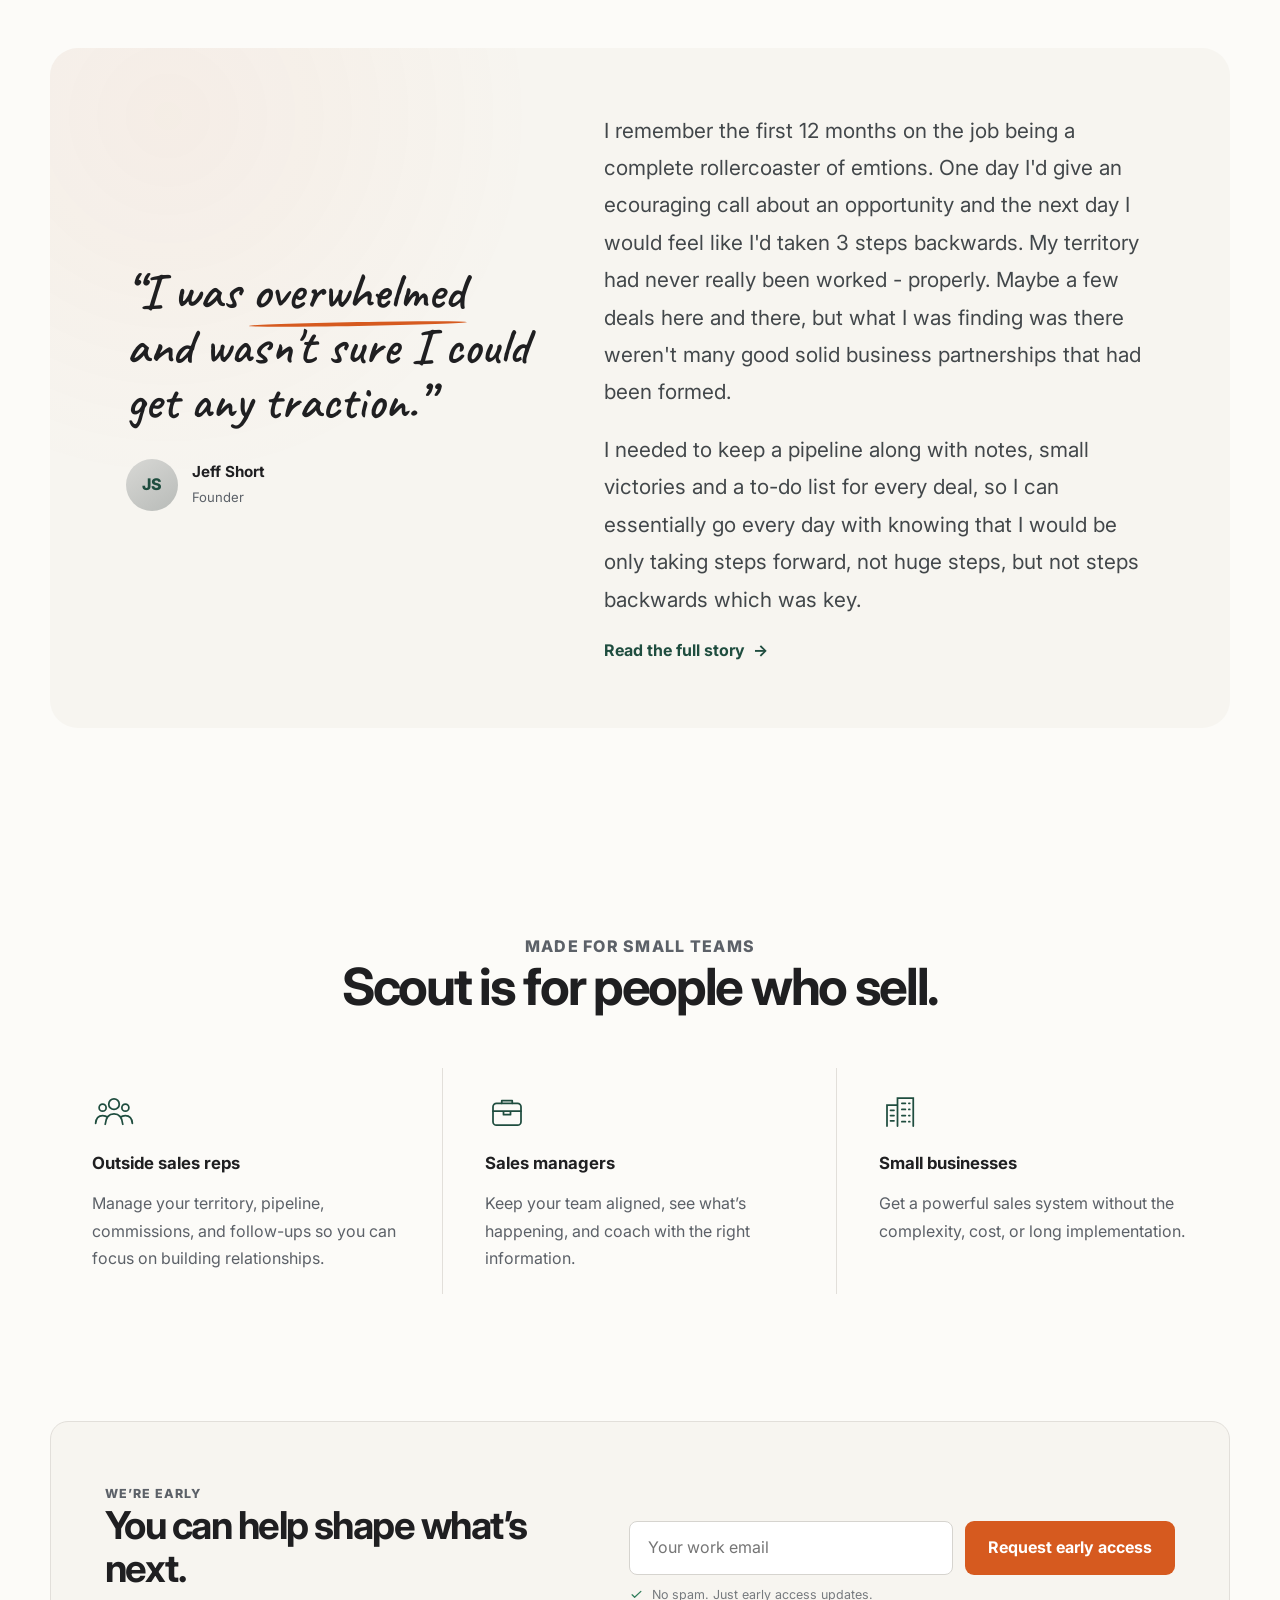
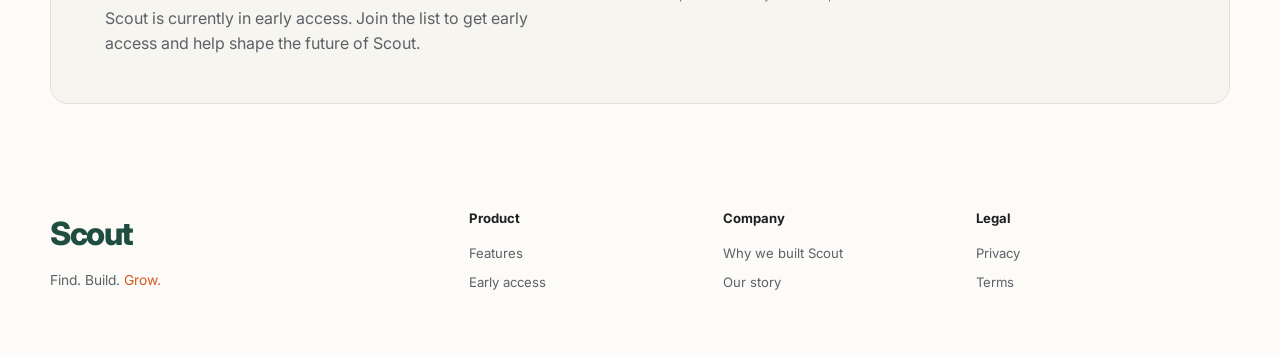
==== commit 9f4e0d32: "Update index.html" ====
--- a/index.html
+++ b/index.html
@@ -746,7 +746,7 @@
     .founder-story p {
       margin: 0 0 20px;
       color: #42474a;
-      font-size: 1.04rem;
+      font-size: 1.3rem;
       line-height: 1.8;
     }
 
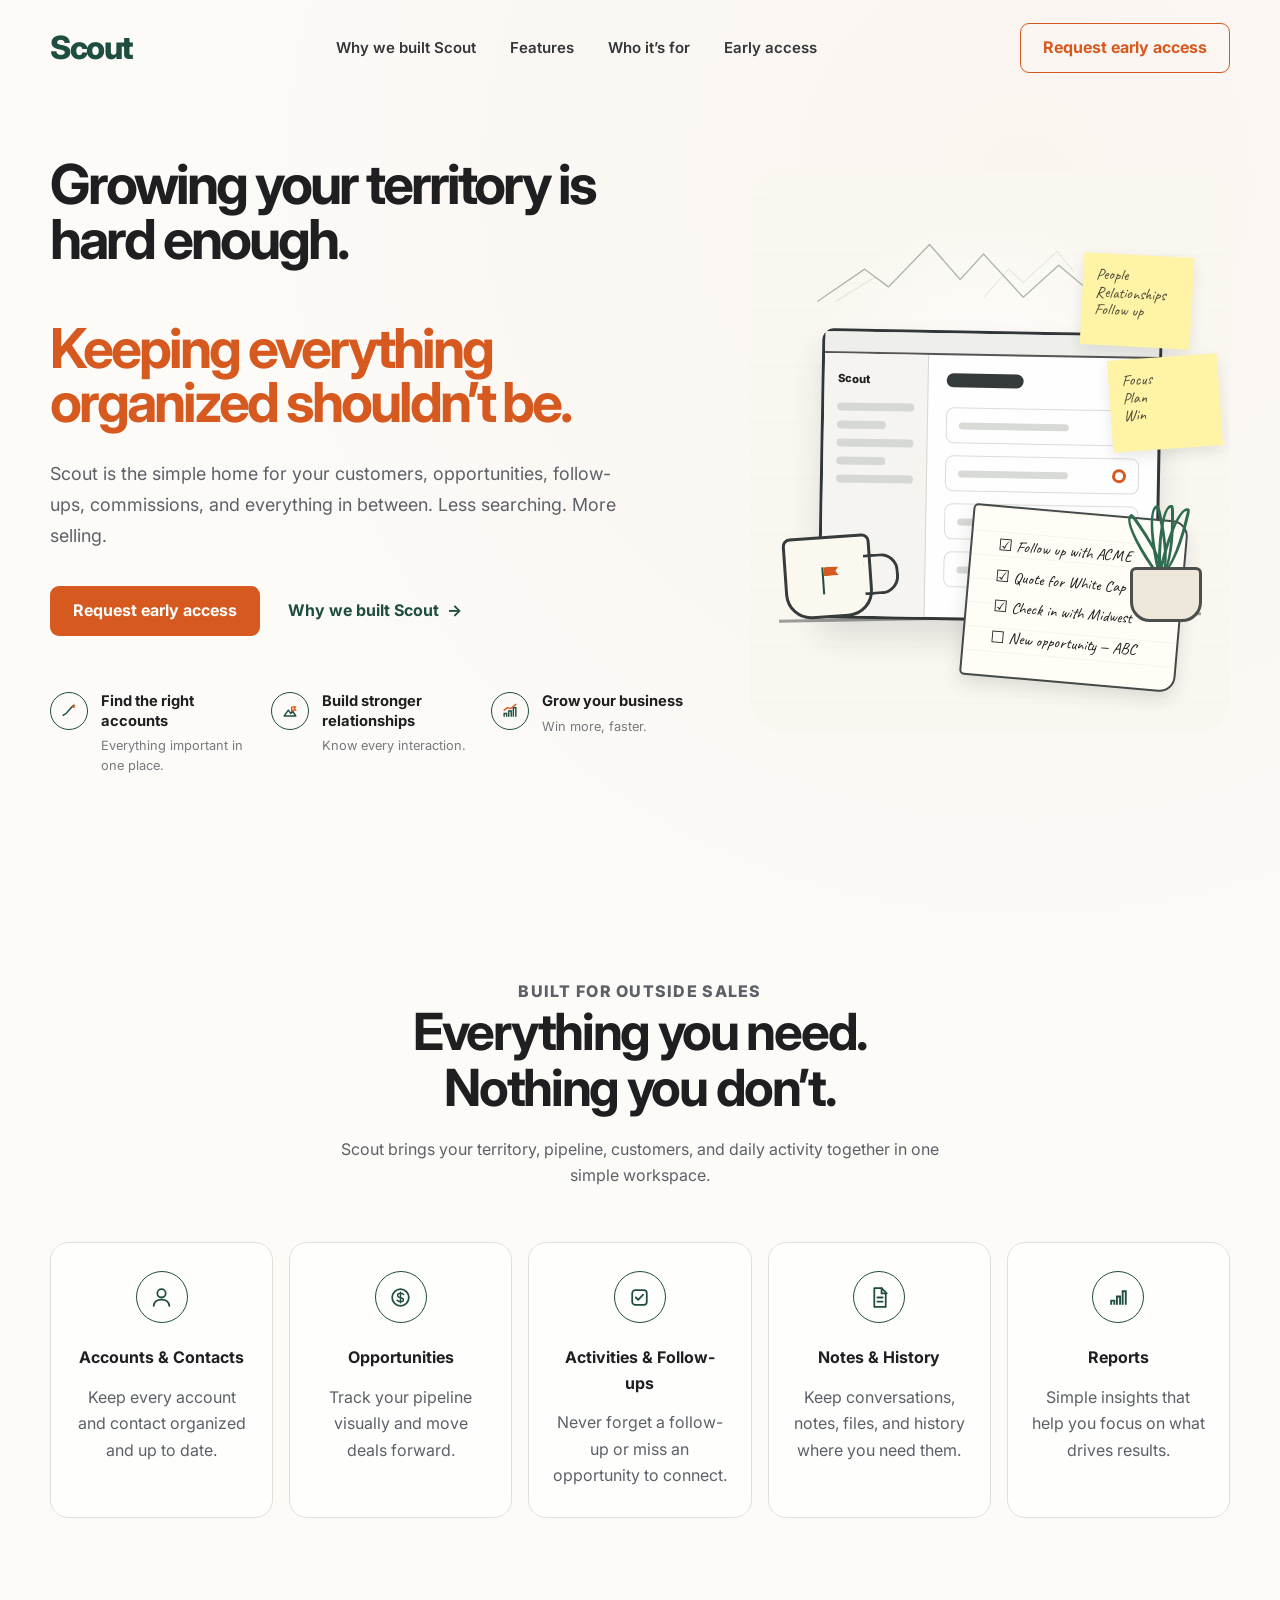
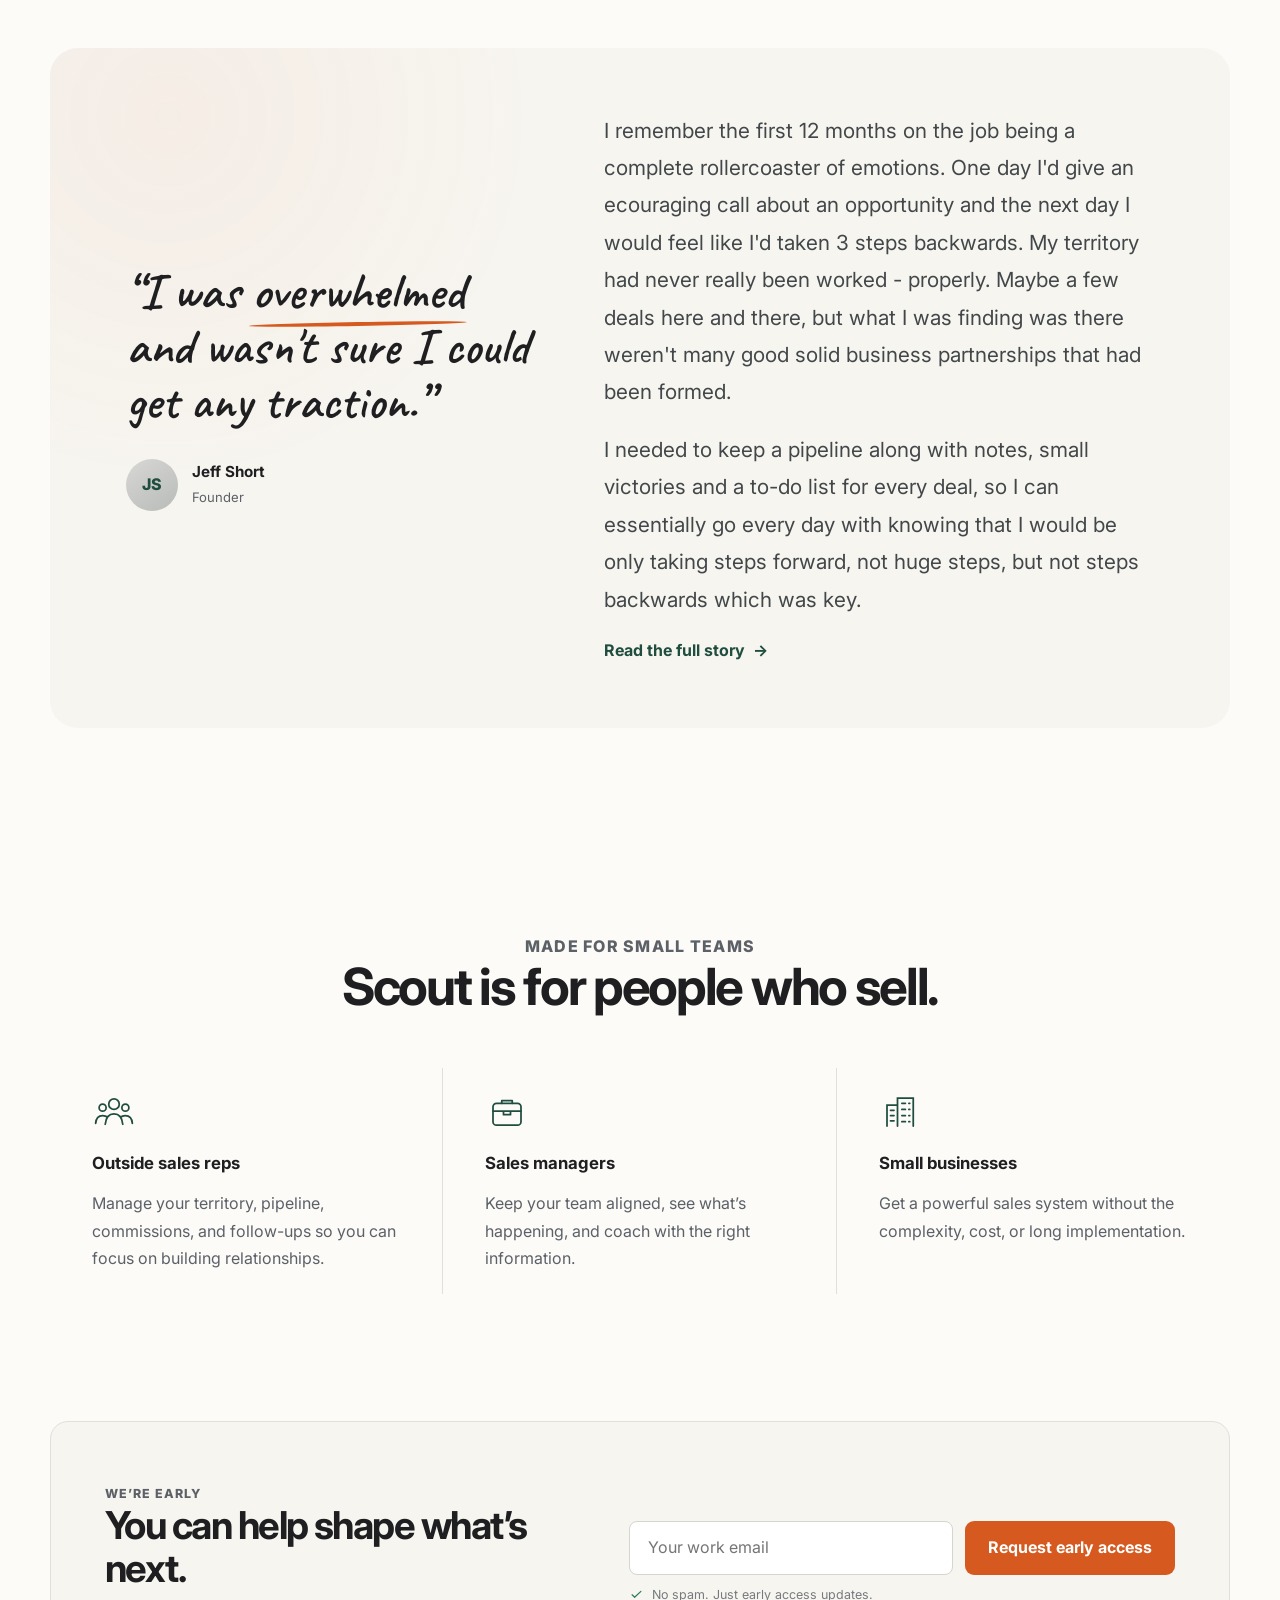
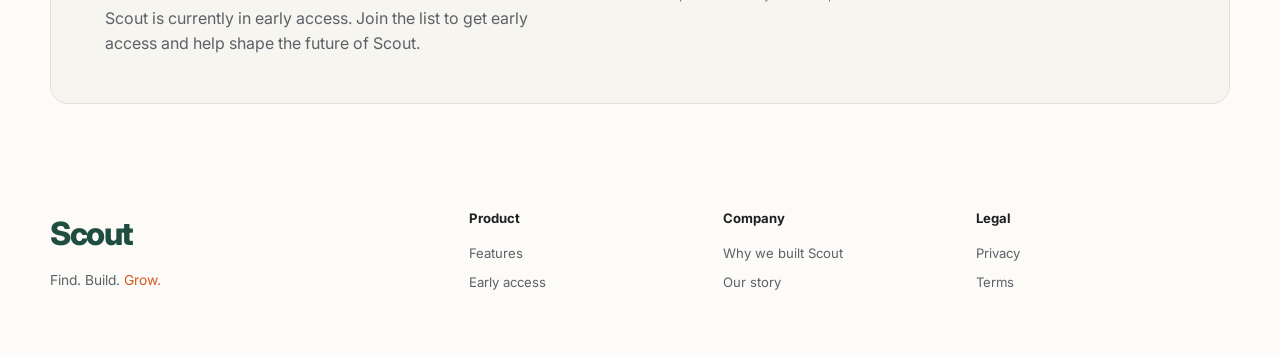
==== commit a5a61ad1: "Update index.html" ====
--- a/index.html
+++ b/index.html
@@ -1621,7 +1621,7 @@
 
           <div class="founder-story">
             <p>
-              I remember the first 12 months on the job being a complete rollercoaster of emtions. One day I'd give an ecouraging call about an opportunity and the next day I would feel like I'd taken 3 steps backwards. 
+              I remember the first 12 months on the job being a complete rollercoaster of emotions. One day I'd give an ecouraging call about an opportunity and the next day I would feel like I'd taken 3 steps backwards. 
               My territory had never really been worked - properly. Maybe a few deals here and there, but what I was finding was there weren't many good solid business partnerships that had been formed.
             </p>
 
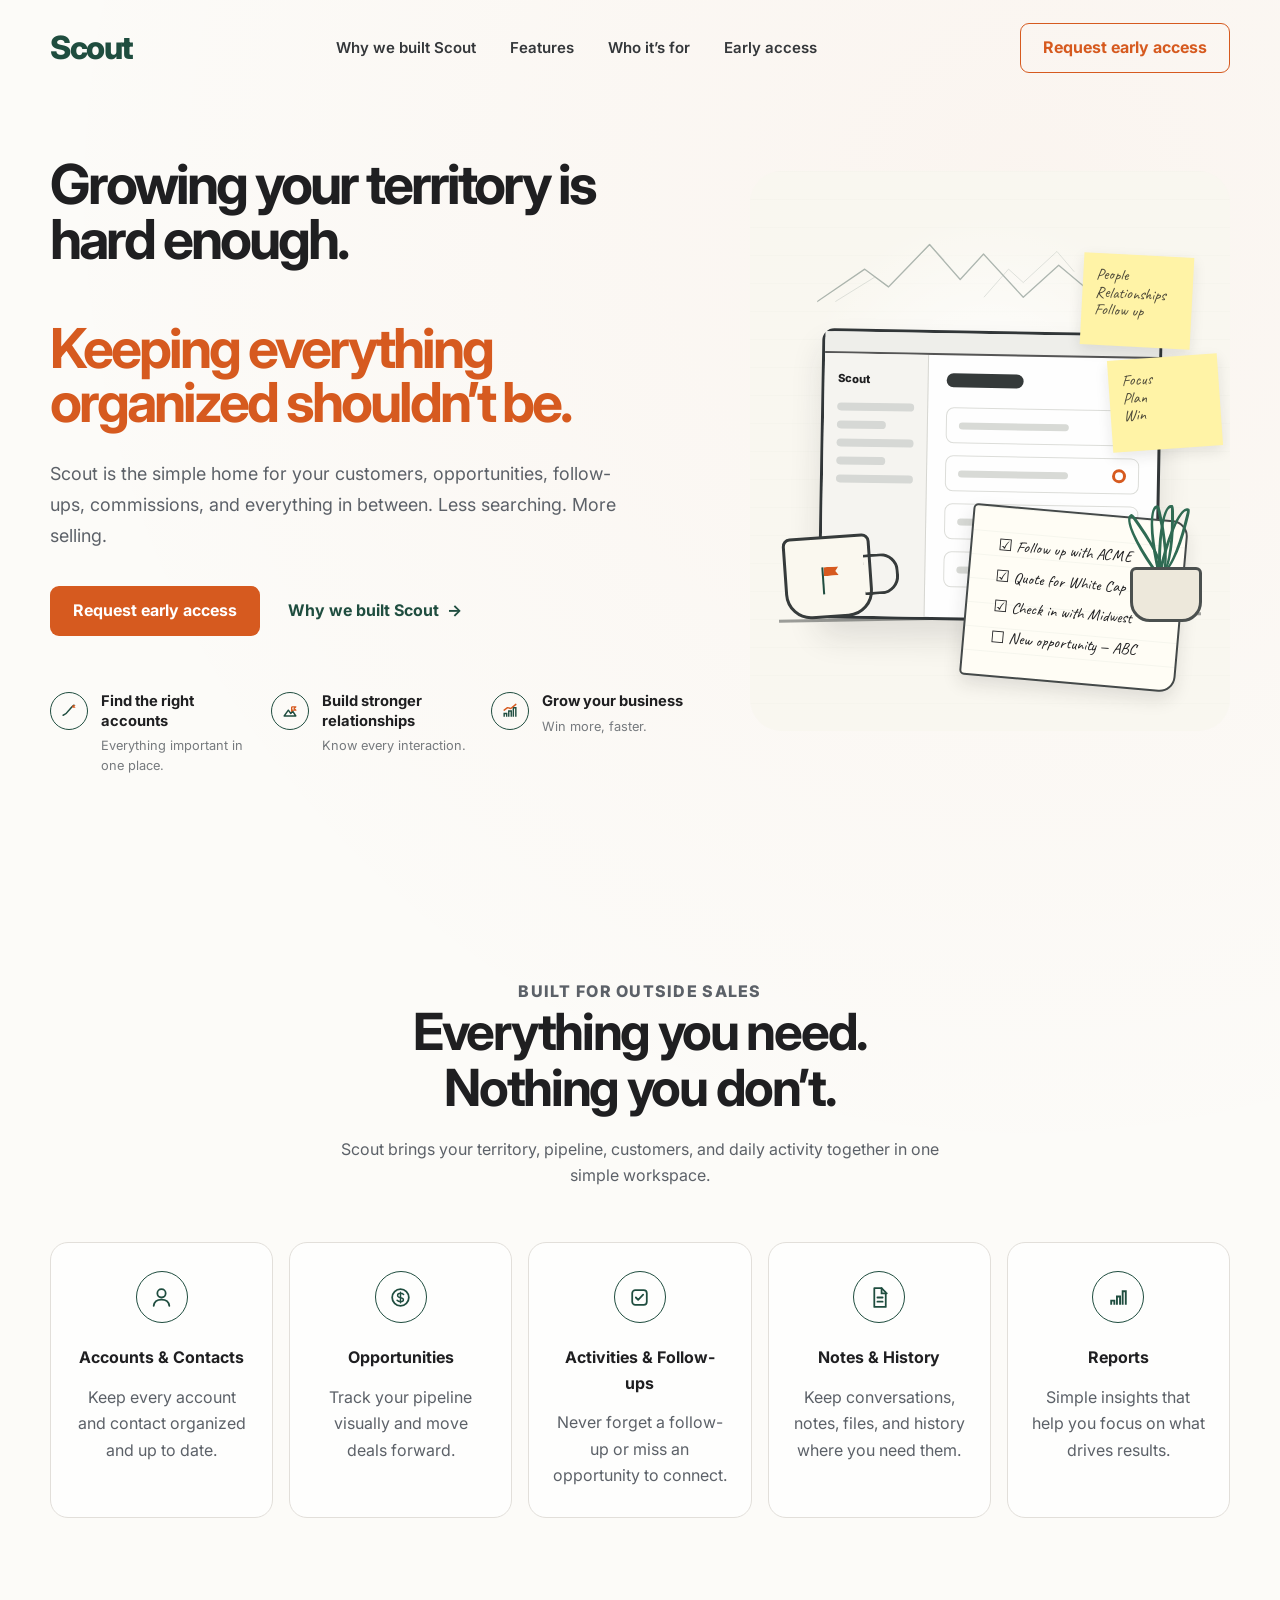
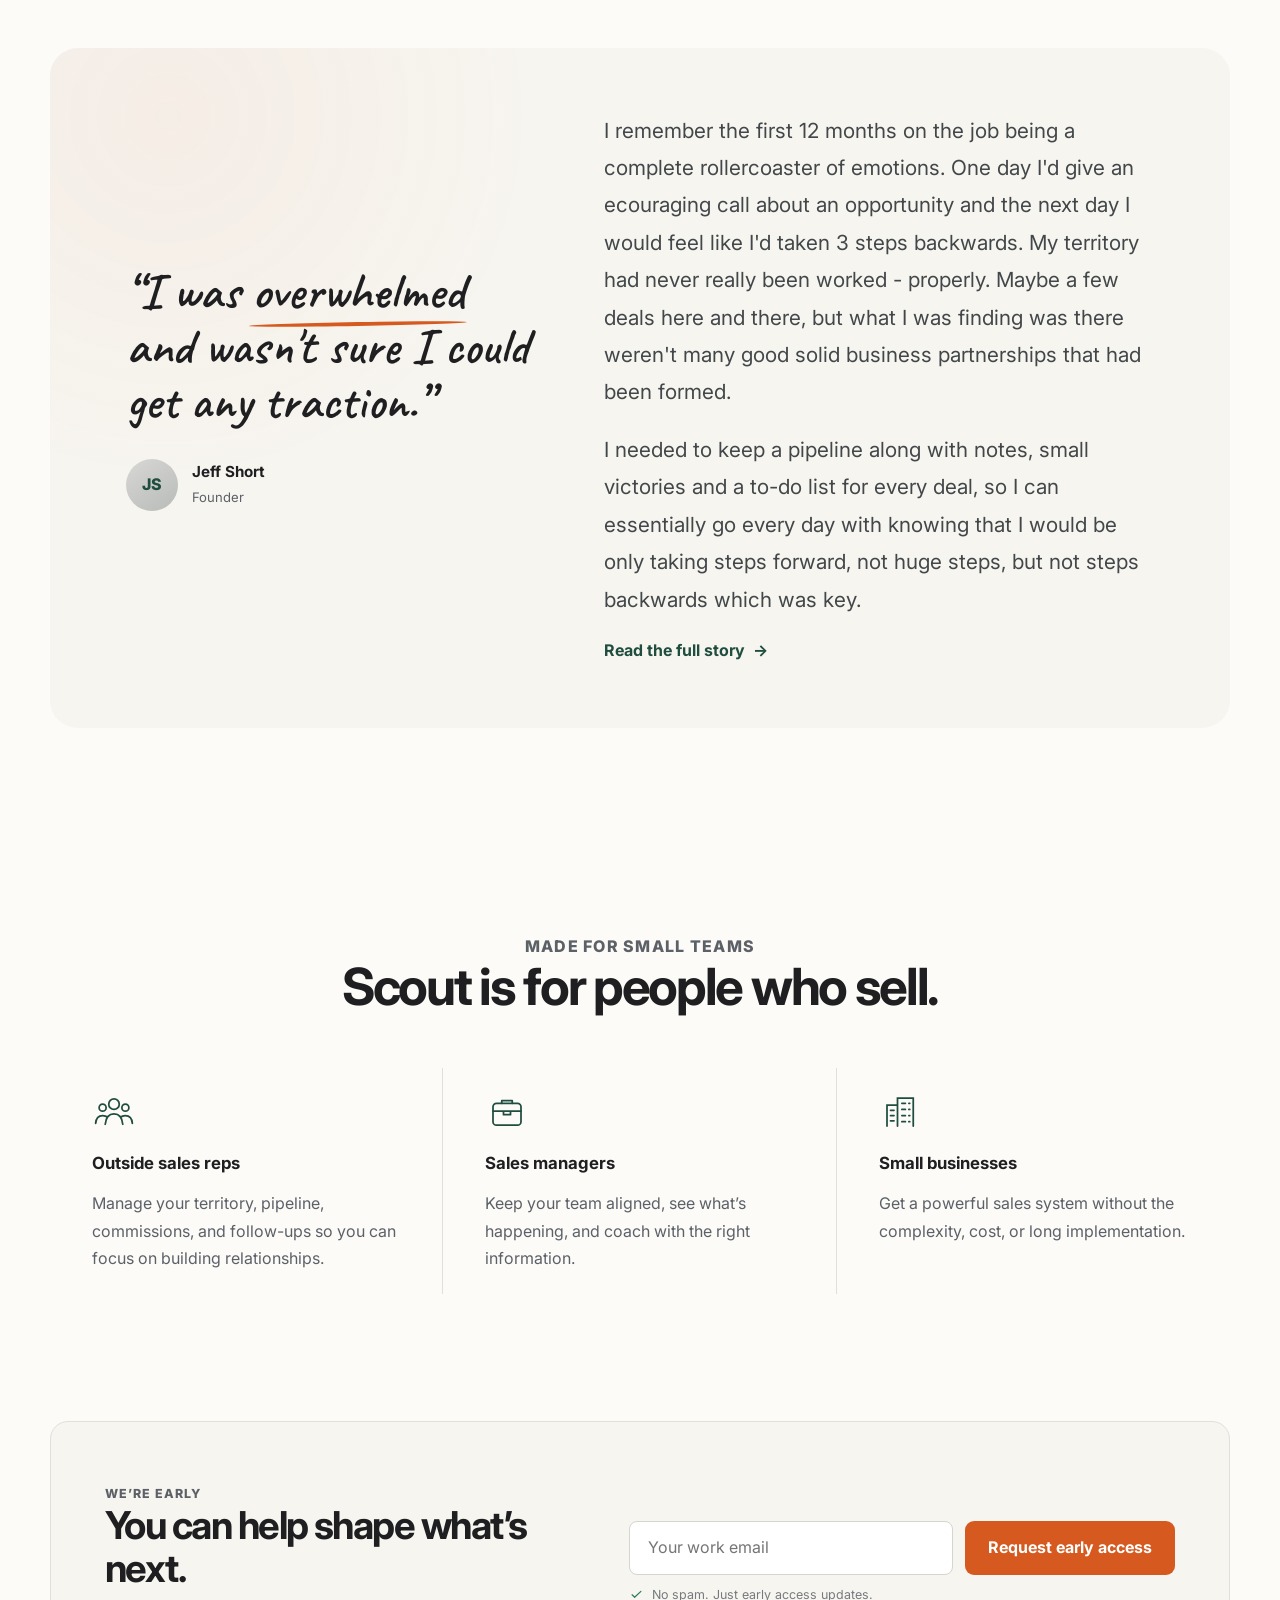
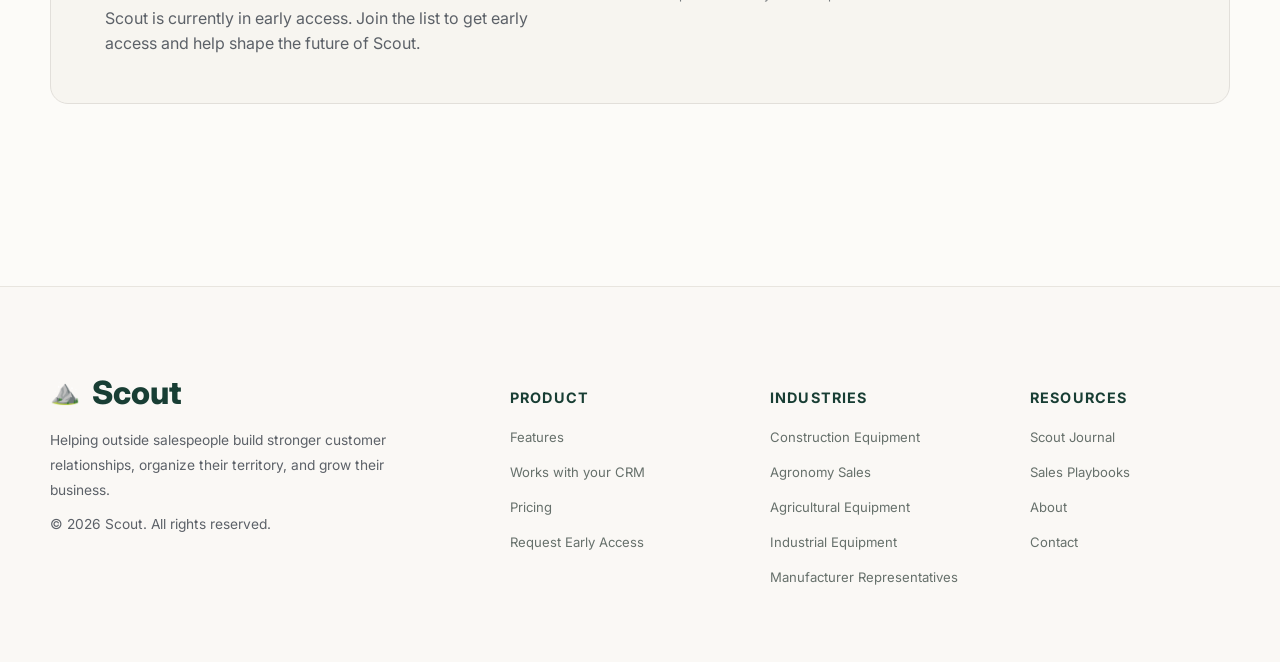
==== commit 93a41ede: "Update index.html" ====
--- a/index.html
+++ b/index.html
@@ -936,6 +936,136 @@
       border-bottom: 1px solid var(--stone);
       font-weight: 600;
     }
+    /* =========================
+   FOOTER
+========================= */
+
+.site-footer{
+
+    margin-top:120px;
+    padding:80px 0 60px;
+
+    background:#faf8f5;
+
+    border-top:1px solid #e8e5df;
+
+}
+
+.footer-grid{
+
+    display:grid;
+
+    grid-template-columns:
+        2fr
+        1fr
+        1fr
+        1fr;
+
+    gap:60px;
+
+}
+
+.footer-logo{
+
+    display:flex;
+
+    align-items:center;
+
+    gap:12px;
+
+    text-decoration:none;
+
+    color:#183e34;
+
+    font-size:2rem;
+
+    font-weight:800;
+
+}
+
+.logo-icon{
+
+    font-size:1.5rem;
+
+}
+
+.footer-tagline{
+
+    margin-top:22px;
+
+    max-width:360px;
+
+    color:#66706b;
+
+    line-height:1.8;
+
+}
+
+.footer-copy{
+
+    margin-top:28px;
+
+    font-size:.9rem;
+
+    color:#999;
+
+}
+
+.footer-column h4{
+
+    margin-bottom:18px;
+
+    font-size:.9rem;
+
+    text-transform:uppercase;
+
+    letter-spacing:.08em;
+
+    color:#183e34;
+
+}
+
+.footer-column a{
+
+    display:block;
+
+    margin-bottom:14px;
+
+    color:#66706b;
+
+    text-decoration:none;
+
+    transition:.2s;
+
+}
+
+.footer-column a:hover{
+
+    color:#d65a1f;
+
+}
+
+@media(max-width:900px){
+
+.footer-grid{
+
+grid-template-columns:1fr 1fr;
+
+}
+
+}
+
+@media(max-width:650px){
+
+.footer-grid{
+
+grid-template-columns:1fr;
+
+gap:40px;
+
+}
+
+}
 
     /* Responsive */
 
@@ -1629,7 +1759,7 @@
               I needed to keep a pipeline along with notes, small victories and a to-do list for every deal, so I can essentially go every day with knowing that I would be only taking steps forward, not huge steps, but not steps backwards which was key. 
             </p>
 
-            <a class="text-link" href="#early-access">
+            <a class="text-link" href="/why-scout.html">
               Read the full story
               <span aria-hidden="true">→</span>
             </a>
@@ -1821,39 +1951,115 @@
     </section>
   </main>
 
-  <footer class="site-footer">
-    <div class="container">
-      <div class="footer-grid">
-        <div class="footer-brand">
-          <a class="logo" href="#top">
-            Scout
-          </a>
-
-          <p>Find. Build. <span>Grow.</span></p>
-        </div>
-
-        <div class="footer-column">
-          <h3>Product</h3>
-          <a href="#features">Features</a>
-          <a href="#early-access">Early access</a>
-        </div>
-
-        <div class="footer-column">
-          <h3>Company</h3>
-          <a href="#story">Why we built Scout</a>
-          <a href="#story">Our story</a>
-        </div>
-
-        <div class="footer-column">
-          <h3>Legal</h3>
-          <a href="#">Privacy</a>
-          <a href="#">Terms</a>
-        </div>
-
-       
-      </div>
+ <!-- =========================
+     FOOTER
+========================= -->
+
+<footer class="site-footer">
+
+  <div class="container footer-grid">
+
+    <!-- Brand -->
+
+    <div class="footer-brand">
+
+      <a href="/" class="footer-logo">
+        <span class="logo-icon">
+          <!-- Replace with your Scout SVG logo if desired -->
+          ⛰️
+        </span>
+
+        <span>Scout</span>
+      </a>
+
+      <p class="footer-tagline">
+        Helping outside salespeople build stronger customer relationships,
+        organize their territory, and grow their business.
+      </p>
+
+      <p class="footer-copy">
+        © 2026 Scout. All rights reserved.
+      </p>
+
     </div>
-  </footer>
+
+    <!-- Product -->
+
+    <div class="footer-column">
+
+      <h4>Product</h4>
+
+      <a href="/features.html">Features</a>
+
+      <a href="/works-with-your-crm.html">
+        Works with your CRM
+      </a>
+
+      <a href="/pricing.html">
+        Pricing
+      </a>
+
+      <a href="/#early-access">
+        Request Early Access
+      </a>
+
+    </div>
+
+    <!-- Industries -->
+
+    <div class="footer-column">
+
+      <h4>Industries</h4>
+
+      <a href="/industries/construction-equipment-sales.html">
+        Construction Equipment
+      </a>
+
+      <a href="/industries/agronomy-sales.html">
+        Agronomy Sales
+      </a>
+
+      <a href="/industries/agricultural-equipment-sales.html">
+        Agricultural Equipment
+      </a>
+
+      <a href="/industries/industrial-equipment-sales.html">
+        Industrial Equipment
+      </a>
+
+      <a href="/industries/manufacturer-representatives.html">
+        Manufacturer Representatives
+      </a>
+
+    </div>
+
+    <!-- Resources -->
+
+    <div class="footer-column">
+
+      <h4>Resources</h4>
+
+      <a href="/journal/">
+        Scout Journal
+      </a>
+
+      <a href="/playbooks/">
+        Sales Playbooks
+      </a>
+
+      <a href="/about.html">
+        About
+      </a>
+
+      <a href="/contact.html">
+        Contact
+      </a>
+
+    </div>
+
+  </div>
+
+</footer>
 
   <script>
     const mobileMenuButton = document.getElementById("mobileMenuButton");
